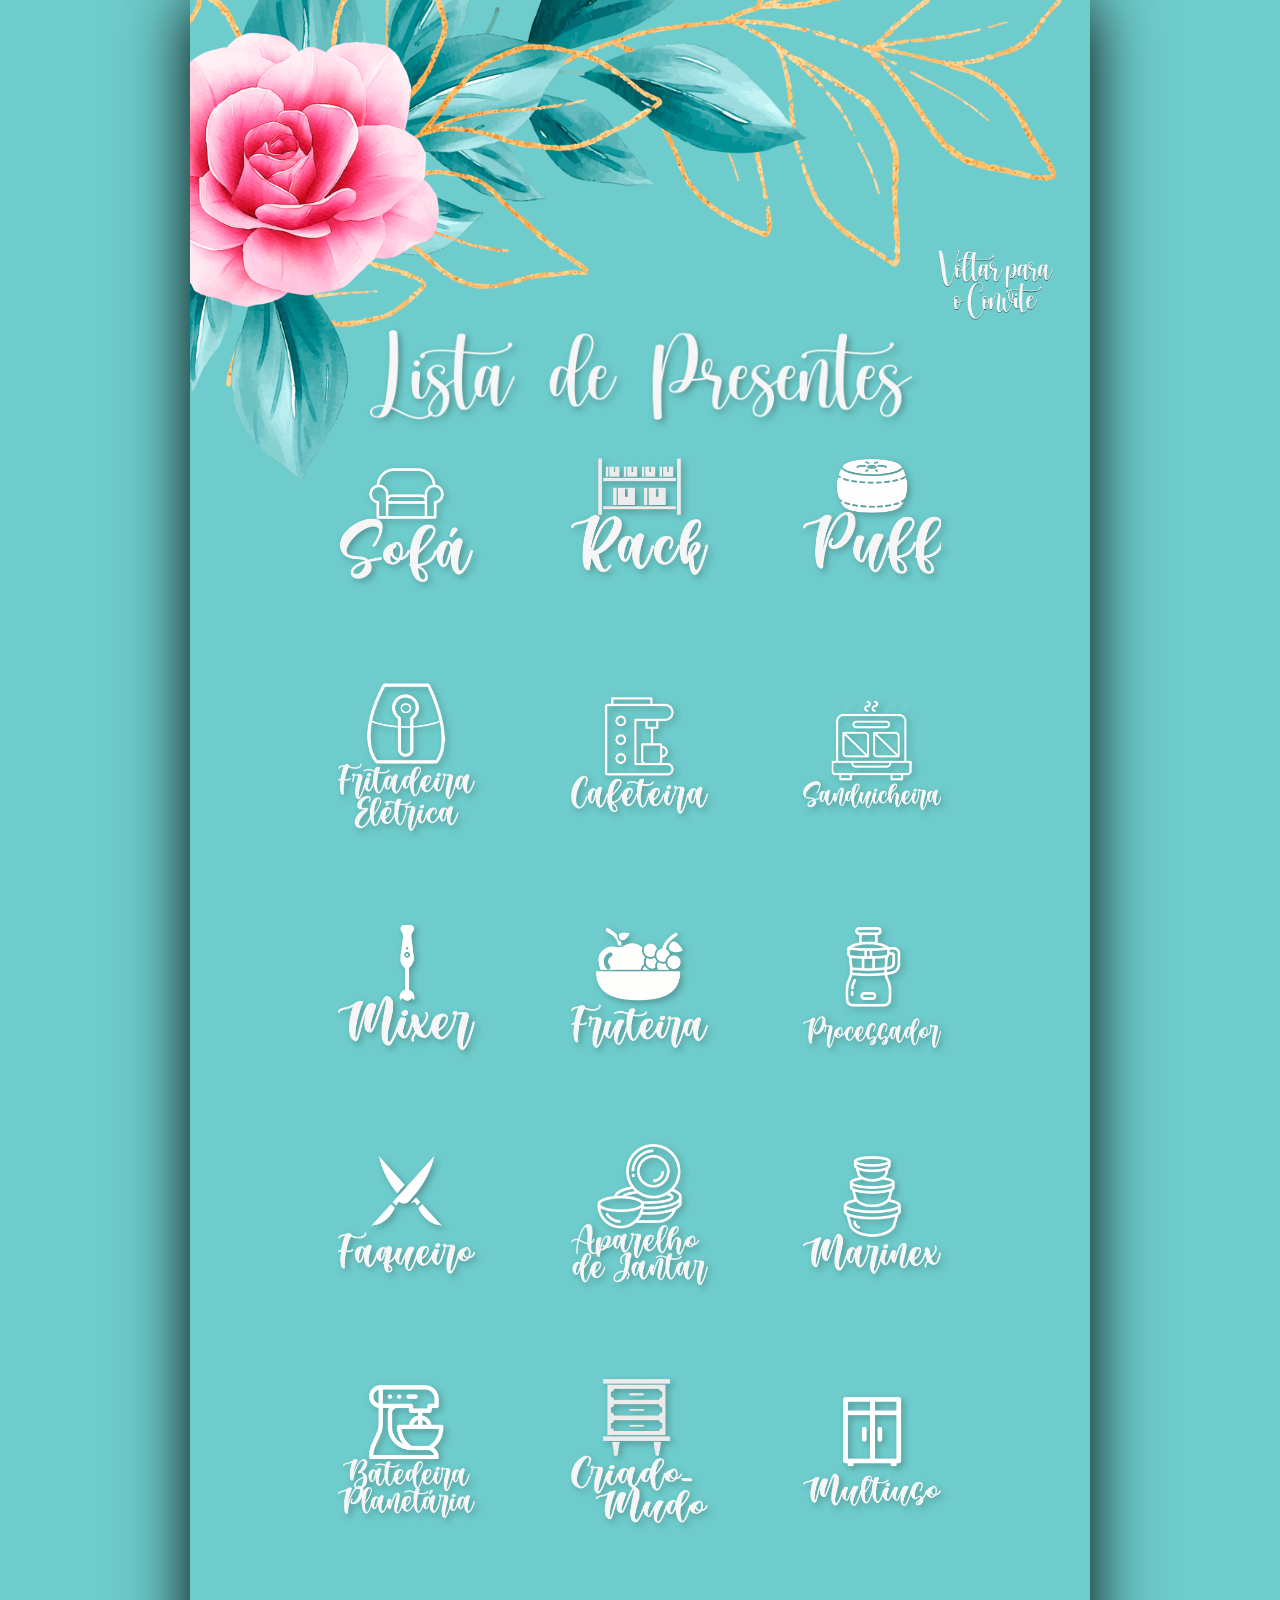
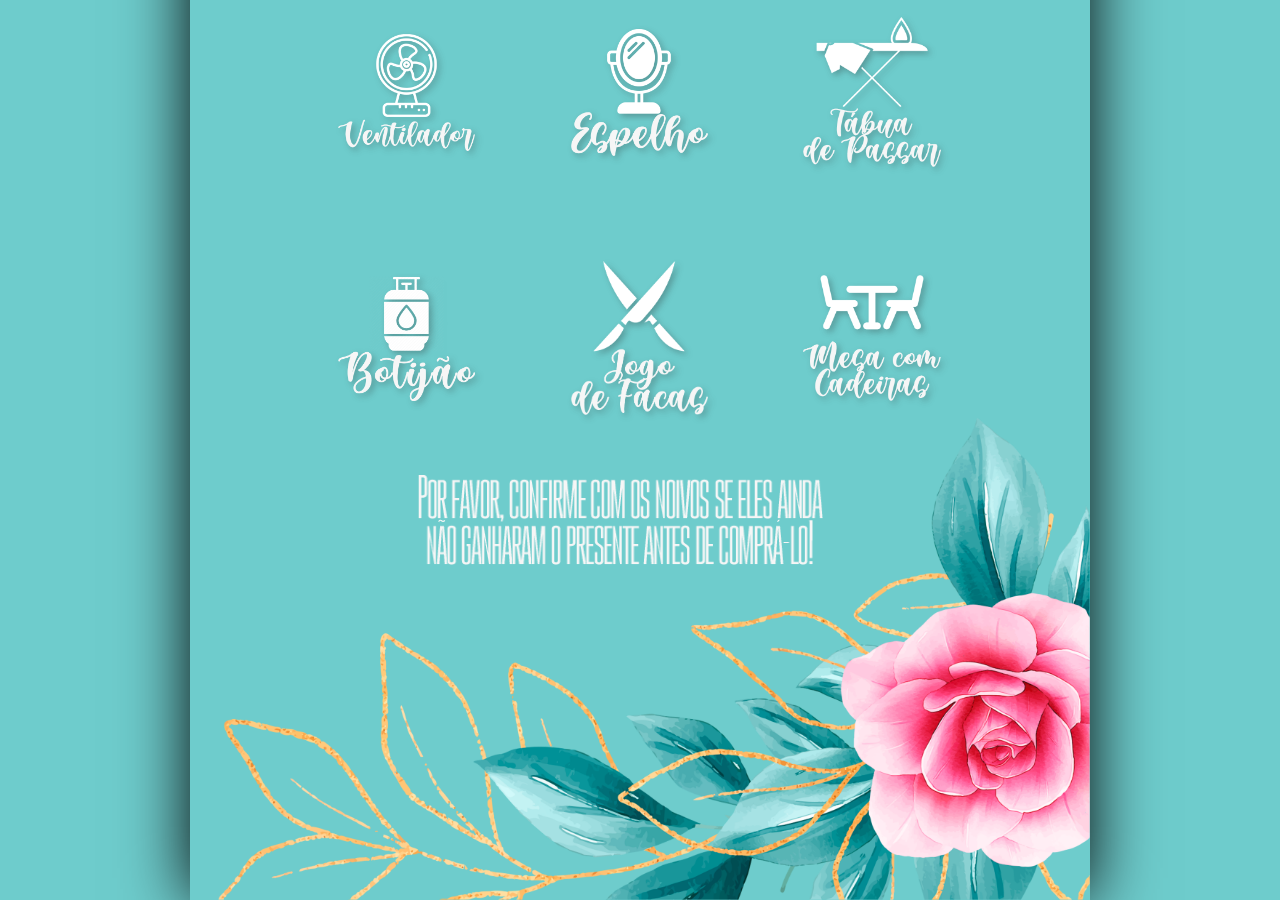
==== lista.html @ 440ab152 "Update lista.html" ====
<html>
    <head>
        <link rel="stylesheet" type="text/css" href="./css/main.css">
        <link rel="stylesheet" type="text/css" href="./css/lista.css">
        <link rel="stylesheet" type="text/css" href="./css/normalize.css">
        <meta name="viewport" content="width=device-width, initial-scale=1.0, max-scale=1.0">
        <title>Janaína e Heber</title>

        <script type="text/javascript">
            function abrir(nome) {
                document.getElementById(nome).style.display = 'block';                
                for (var i = 0; i < 21; i++) {
                    document.getElementsByTagName("a")[i].removeAttribute('href');
                 }
            }
			function fechar(nome){
                document.getElementById(nome).style.display =  'none';
                for (var i = 0; i < 21; i++) {
                    var x = 'javascript: abrir'+"('popup"+ i + "');";
                    document.getElementsByTagName("a")[i].setAttribute('href', x); 
                }
            }
        </script>
        
    </head>
    <body>
        <div id="itens">
            <img id="rosa1" src="./img/Camada 4.png">
            
            <img class="notas" id="titulo" src="./img/lista/ListadePresentes.png">
            <table id="tabela">
                <tr>
                    <td> <a href="javascript: abrir('popup0');">  <img class="imlis" id="sofa" src="./img/lista/sofa.png">  </a> </td>
                    <td> <a href="javascript: abrir('popup1');">  <img class="imlis" id="rack" src="./img/lista/rack.png">  </a> </td>
                    <td> <a href="javascript: abrir('popup2');">  <img class="imlis" id="puff" src="./img/lista/puff.png">  </a> </td>
                </tr>
                <tr>
                    <td> <a href="javascript: abrir('popup3');">  <img class="imlis" id="fritadeira" src="./img/lista/fritadeira.png">  </a> </td>
                    <td> <a href="javascript: abrir('popup4');">  <img class="imlis" id="cafeteira" src="./img/lista/cafeteira.png">  </a> </td>
                    <td> <a href="javascript: abrir('popup5');">  <img class="imlis" id="sandui" src="./img/lista/sandui.png">  </a> </td>
                </tr>
                <tr>
                   <td> <a href="javascript: abrir('popup6');">  <img class="imlis" id="mixer" src="./img/lista/mixer.png">  </a> </td>
                   <td> <a href="javascript: abrir('popup7');">  <img class="imlis" id="feuteira" src="./img/lista/fruteira.png">  </a> </td>
                   <td> <a href="javascript: abrir('popup8');">  <img class="imlis" id="processador" src="./img/lista/procesador.png">  </a> </td>
                </tr>
                <tr>
                   <td> <a href="javascript: abrir('popup9');">  <img class="imlis" id="faqueiro" src="./img/lista/Faqueiro.png">  </a> </td>
                   <td> <a href="javascript: abrir('popup10');">  <img class="imlis" id="aparelhoJantar" src="./img/lista/aparelhoJantar.png">  </a> </td>
                   <td> <a href="javascript: abrir('popup11');">  <img class="imlis" id="marinex" src="./img/lista/MArinex.png">  </a> </td>
                </tr>
                <tr>
                   <td> <a href="javascript: abrir('popup12');">  <img class="imlis" id="batedeira" src="./img/lista/batedeira.png">  </a> </td>
                   <td> <a href="javascript: abrir('popup13');">  <img class="imlis" id="criadoMudo" src="./img/lista/criadoMudo.png">  </a> </td>
                   <td> <a href="javascript: abrir('popup14');">  <img class="imlis" id="multiuso" src="./img/lista/Multiuso.png">  </a> </td>
                </tr>
                <tr>
                   <td> <a href="javascript: abrir('popup15');">  <img class="imlis" id="ventilador" src="./img/lista/ventilador.png">  </a> </td>
                   <td> <a href="javascript: abrir('popup16');">  <img class="imlis" id="espelho" src="./img/lista/espelho.png">  </a> </td>
                   <td> <a href="javascript: abrir('popup17');">  <img class="imlis" id="tabua.png" src="./img/lista/tabua.png">  </a> </td>
                </tr>
                <tr>
                   <td> <a href="javascript: abrir('popup18');">  <img class="imlis" id="botijao" src="./img/lista/botijao.png">  </a> </td>
                   <td> <a href="javascript: abrir('popup19');">  <img class="imlis" id="jogodeFacas" src="./img/lista/jogodeFacas.png">  </a> </td>
                   <td> <a href="javascript: abrir('popup20');">  <img class="imlis" id="mesa" src="./img/lista/mesa.png">  </a> </td>
                </tr>
            </table>
            <img class="notas" id="aviso" src="./img/lista/aviso.png">
            <a href="./index.html">
                <img id="voltar" src="./img/lista/Voltar.png">
            </a>
            <img id="rosa2" src="./img/rosa2.png">
            
            
        </div>

    <div id="popups">
            <div id="popup0" class="popup">
                <a href="https://www.google.com/search?q=sofa&sxsrf=ALeKk00fdy3hUCnKkkNla74XFFmm296XJw:1597954574075&source=lnms&tbm=shop&sa=X&ved=2ahUKEwjx4ITWzKrrAhWYE7kGHU6sDlQQ_AUoAXoECBAQAw&biw=960&bih=959" target="Sofa"
                onmouseover="window.status='Presentear';  return true;"
                onmouseout="window.status='';  return true;">
                <img class="impopup" id="presentear" src="./img/lista/Presentear.png">
                </a>
                <a href="https://api.whatsapp.com/send?phone=5514991137732&text=Ol%C3%A1%2C%20gostaria%20de%20saber%20se%20o%20item%20Sofa%20ainda%20est%C3%A1%20na%20sua%20lista%20de%20presentes." target="Sofa"
                onmouseover="window.status='perguntar';  return true;"
                onmouseout="window.status='';  return true;">
                <img class="impopup" id="perguntar" src="./img/lista/Pergunteaosnoivos.png">
                </a>
                <a href="javascript: fechar('popup0');">
                    <img id="xis" src="./img/lista/X.png">
                </a>
            </div>


            <div id="popup1" class="popup">
                <a href="https://www.google.com/search?biw=960&bih=959&tbm=shop&sxsrf=ALeKk01smT_UKaPrHDEqUnaVFrIMVffJKQ%3A1597954577488&ei=Edo-X_esHeK85OUPpYWo6AI&q=rack&oq=rack&gs_lcp=[base64]&sclient=products-cc&ved=0ahUKEwi3-dTXzKrrAhViHrkGHaUCCi0Q4dUDCAo&uact=5" target="Rack"
                onmouseover="window.status='Presentear';  return true;"
                onmouseout="window.status='';  return true;">
                <img class="impopup" id="presentear" src="./img/lista/Presentear.png">
                </a>
                <a href="https://api.whatsapp.com/send?phone=5514991137732&text=Ol%C3%A1%2C%20gostaria%20de%20saber%20se%20o%20item%20Rack%20ainda%20est%C3%A1%20na%20sua%20lista%20de%20presentes." target="Sofa"
                onmouseover="window.status='perguntar';  return true;"
                onmouseout="window.status='';  return true;">
                <img class="impopup" id="perguntar" src="./img/lista/Pergunteaosnoivos.png">
                </a>
                <a href="javascript: fechar('popup1');">
                    <img id="xis" src="./img/lista/X.png">
                </a>
            </div>


            <div id="popup2" class="popup">
                <a href="#" target="Puff"
                onmouseover="window.status='Presentear';  return true;"
                onmouseout="window.status='';  return true;">
                <img class="impopup" id="presentear" src="./img/lista/Presentear.png">
                </a>
                <a href="https://api.whatsapp.com/send?phone=5514991137732&text=Ol%C3%A1%2C%20gostaria%20de%20saber%20se%20o%20item%20Puff%20ainda%20est%C3%A1%20na%20sua%20lista%20de%20presentes." target="Sofa"
                onmouseover="window.status='perguntar';  return true;"
                onmouseout="window.status='';  return true;">
                <img class="impopup" id="perguntar" src="./img/lista/Pergunteaosnoivos.png">
                </a>
                <a href="javascript: fechar('popup2');">
                    <img id="xis" src="./img/lista/X.png">
                </a>
            </div>


            <div id="popup18" class="popup">
                <a href="#" target="Botijao"
                onmouseover="window.status='Presentear';  return true;"
                onmouseout="window.status='';  return true;">
                <img class="impopup" id="presentear" src="./img/lista/Presentear.png">
                </a>
                <a href="https://api.whatsapp.com/send?phone=5514991137732&text=Ol%C3%A1%2C%20gostaria%20de%20saber%20se%20o%20item%20Botijao%20ainda%20est%C3%A1%20na%20sua%20lista%20de%20presentes." target="Sofa"
                onmouseover="window.status='perguntar';  return true;"
                onmouseout="window.status='';  return true;">
                <img class="impopup" id="perguntar" src="./img/lista/Pergunteaosnoivos.png">
                </a>
                <a href="javascript: fechar('popup18');">
                    <img id="xis" src="./img/lista/X.png">
                </a>
            </div>


            <div id="popup3" class="popup">
                <a href="#" target="FritadeiraEletrica"
                onmouseover="window.status='Presentear';  return true;"
                onmouseout="window.status='';  return true;">
                <img class="impopup" id="presentear" src="./img/lista/Presentear.png">
                </a>
                <a href="https://api.whatsapp.com/send?phone=5514991137732&text=Ol%C3%A1%2C%20gostaria%20de%20saber%20se%20o%20item%20Fritadeira%20Eletrica%20ainda%20est%C3%A1%20na%20sua%20lista%20de%20presentes." target="Sofa"
                onmouseover="window.status='perguntar';  return true;"
                onmouseout="window.status='';  return true;">
                <img class="impopup" id="perguntar" src="./img/lista/Pergunteaosnoivos.png">
                </a>
                <a href="javascript: fechar('popup3');">
                    <img id="xis" src="./img/lista/X.png">
                </a>
            </div>


            <div id="popup4" class="popup">
                <a href="#" target="Cafeteira"
                onmouseover="window.status='Presentear';  return true;"
                onmouseout="window.status='';  return true;">
                <img class="impopup" id="presentear" src="./img/lista/Presentear.png">
                </a>
                <a href="https://api.whatsapp.com/send?phone=5514991137732&text=Ol%C3%A1%2C%20gostaria%20de%20saber%20se%20o%20item%20Cafeteira%20ainda%20est%C3%A1%20na%20sua%20lista%20de%20presentes." target="Sofa"
                onmouseover="window.status='perguntar';  return true;"
                onmouseout="window.status='';  return true;">
                <img class="impopup" id="perguntar" src="./img/lista/Pergunteaosnoivos.png">
                </a>
                <a href="javascript: fechar('popup4');">
                    <img id="xis" src="./img/lista/X.png">
                </a>
            </div>


            <div id="popup5" class="popup">
                <a href="#" target="Sanduicheira"
                onmouseover="window.status='Presentear';  return true;"
                onmouseout="window.status='';  return true;">
                <img class="impopup" id="presentear" src="./img/lista/Presentear.png">
                </a>
                <a href="https://api.whatsapp.com/send?phone=5514991137732&text=Ol%C3%A1%2C%20gostaria%20de%20saber%20se%20o%20item%20Sanduicheira%20ainda%20est%C3%A1%20na%20sua%20lista%20de%20presentes." target="Sofa"
                onmouseover="window.status='perguntar';  return true;"
                onmouseout="window.status='';  return true;">
                <img class="impopup" id="perguntar" src="./img/lista/Pergunteaosnoivos.png">
                </a>
                <a href="javascript: fechar('popup5');">
                    <img id="xis" src="./img/lista/X.png">
                </a>
            </div>


            <div id="popup6" class="popup">
                <a href="#" target="Mixer"
                onmouseover="window.status='Presentear';  return true;"
                onmouseout="window.status='';  return true;">
                <img class="impopup" id="presentear" src="./img/lista/Presentear.png">
                </a>
                <a href="https://api.whatsapp.com/send?phone=5514991137732&text=Ol%C3%A1%2C%20gostaria%20de%20saber%20se%20o%20item%20Mixer%20ainda%20est%C3%A1%20na%20sua%20lista%20de%20presentes." target="Sofa"
                onmouseover="window.status='perguntar';  return true;"
                onmouseout="window.status='';  return true;">
                <img class="impopup" id="perguntar" src="./img/lista/Pergunteaosnoivos.png">
                </a>
                <a href="javascript: fechar('popup6');">
                    <img id="xis" src="./img/lista/X.png">
                </a>
            </div>


            <div id="popup7" class="popup">
                <a href="#" target="Fruteira"
                onmouseover="window.status='Presentear';  return true;"
                onmouseout="window.status='';  return true;">
                <img class="impopup" id="presentear" src="./img/lista/Presentear.png">
                </a>
                <a href="https://api.whatsapp.com/send?phone=5514991137732&text=Ol%C3%A1%2C%20gostaria%20de%20saber%20se%20o%20item%20Fruteira%20ainda%20est%C3%A1%20na%20sua%20lista%20de%20presentes." target="Sofa"
                onmouseover="window.status='perguntar';  return true;"
                onmouseout="window.status='';  return true;">
                <img class="impopup" id="perguntar" src="./img/lista/Pergunteaosnoivos.png">
                </a>
                <a href="javascript: fechar('popup7');">
                    <img id="xis" src="./img/lista/X.png">
                </a>
            </div>


            <div id="popup8" class="popup">
                <a href="#" target="Processador"
                onmouseover="window.status='Presentear';  return true;"
                onmouseout="window.status='';  return true;">
                <img class="impopup" id="presentear" src="./img/lista/Presentear.png">
                </a>
                <a href="https://api.whatsapp.com/send?phone=5514991137732&text=Ol%C3%A1%2C%20gostaria%20de%20saber%20se%20o%20item%20Processador%20ainda%20est%C3%A1%20na%20sua%20lista%20de%20presentes." target="Sofa"
                onmouseover="window.status='perguntar';  return true;"
                onmouseout="window.status='';  return true;">
                <img class="impopup" id="perguntar" src="./img/lista/Pergunteaosnoivos.png">
                </a>

                <a href="javascript: fechar('popup8');">
                    <img id="xis" src="./img/lista/X.png">
                </a>
            </div>


            <div id="popup9" class="popup">
                <a href="#" target="Faqueiro"
                onmouseover="window.status='Presentear';  return true;"
                onmouseout="window.status='';  return true;">
                <img class="impopup" id="presentear" src="./img/lista/Presentear.png">
                </a>
                <a href="https://api.whatsapp.com/send?phone=5514991137732&text=Ol%C3%A1%2C%20gostaria%20de%20saber%20se%20o%20item%20Faqueiro%20ainda%20est%C3%A1%20na%20sua%20lista%20de%20presentes." target="Sofa"
                onmouseover="window.status='perguntar';  return true;"
                onmouseout="window.status='';  return true;">
                <img class="impopup" id="perguntar" src="./img/lista/Pergunteaosnoivos.png">
                </a>
                <a href="javascript: fechar('popup9');">
                    <img id="xis" src="./img/lista/X.png">
                </a>
            </div>


            <div id="popup10" class="popup">
                <a href="#" target="AparelhoDeJantar"
                onmouseover="window.status='Presentear';  return true;"
                onmouseout="window.status='';  return true;">
                <img class="impopup" id="presentear" src="./img/lista/Presentear.png">
                </a>
                <a href="https://api.whatsapp.com/send?phone=5514991137732&text=Ol%C3%A1%2C%20gostaria%20de%20saber%20se%20o%20item%20Aparelho%20De%20Jantar%20ainda%20est%C3%A1%20na%20sua%20lista%20de%20presentes." target="Sofa"
                onmouseover="window.status='perguntar';  return true;"
                onmouseout="window.status='';  return true;">
                <img class="impopup" id="perguntar" src="./img/lista/Pergunteaosnoivos.png">
                </a>
                <a href="javascript: fechar('popup10');">
                    <img id="xis" src="./img/lista/X.png">
                </a>
            </div>


            <div id="popup19" class="popup">
                <a href="#" target="JogoDeFacas"
                onmouseover="window.status='Presentear';  return true;"
                onmouseout="window.status='';  return true;">
                <img class="impopup" id="presentear" src="./img/lista/Presentear.png">
                </a>
                <a href="https://api.whatsapp.com/send?phone=5514991137732&text=Ol%C3%A1%2C%20gostaria%20de%20saber%20se%20o%20item%20Jogo%20De%20Facas%20ainda%20est%C3%A1%20na%20sua%20lista%20de%20presentes." target="Sofa"
                onmouseover="window.status='perguntar';  return true;"
                onmouseout="window.status='';  return true;">
                <img class="impopup" id="perguntar" src="./img/lista/Pergunteaosnoivos.png">
                </a>
                <a href="javascript: fechar('popup19');">
                    <img id="xis" src="./img/lista/X.png">
                </a>
            </div>


            <div id="popup11" class="popup">
                <a href="#" target="Marinex"
                onmouseover="window.status='Presentear';  return true;"
                onmouseout="window.status='';  return true;">
                <img class="impopup" id="presentear" src="./img/lista/Presentear.png">
                </a>
                <a href="https://api.whatsapp.com/send?phone=5514991137732&text=Ol%C3%A1%2C%20gostaria%20de%20saber%20se%20o%20item%20Marinex%20ainda%20est%C3%A1%20na%20sua%20lista%20de%20presentes." target="Sofa"
                onmouseover="window.status='perguntar';  return true;"
                onmouseout="window.status='';  return true;">
                <img class="impopup" id="perguntar" src="./img/lista/Pergunteaosnoivos.png">
                </a>
                <a href="javascript: fechar('popup11');">
                    <img id="xis" src="./img/lista/X.png">
                </a>
            </div>


            <div id="popup12" class="popup">
                <a href="#" target="BatedeiraPlanetaria"
                onmouseover="window.status='Presentear';  return true;"
                onmouseout="window.status='';  return true;">
                <img class="impopup" id="presentear" src="./img/lista/Presentear.png">
                </a>
                <a href="https://api.whatsapp.com/send?phone=5514991137732&text=Ol%C3%A1%2C%20gostaria%20de%20saber%20se%20o%20item%20Batedeira%20Planetaria%20ainda%20est%C3%A1%20na%20sua%20lista%20de%20presentes." target="Sofa"
                onmouseover="window.status='perguntar';  return true;"
                onmouseout="window.status='';  return true;">
                <img class="impopup" id="perguntar" src="./img/lista/Pergunteaosnoivos.png">
                </a>
                <a href="javascript: fechar('popup12');">
                    <img id="xis" src="./img/lista/X.png">
                </a>
            </div>


            <div id="popup13" class="popup">
                <a href="#" target="CriadoMudo"
                onmouseover="window.status='Presentear';  return true;"
                onmouseout="window.status='';  return true;">
                <img class="impopup" id="presentear" src="./img/lista/Presentear.png">
                </a>
                <a href="https://api.whatsapp.com/send?phone=5514991137732&text=Ol%C3%A1%2C%20gostaria%20de%20saber%20se%20o%20item%20Criado%20Mudo%20ainda%20est%C3%A1%20na%20sua%20lista%20de%20presentes." target="Sofa"
                onmouseover="window.status='perguntar';  return true;"
                onmouseout="window.status='';  return true;">
                <img class="impopup" id="perguntar" src="./img/lista/Pergunteaosnoivos.png">
                </a>
                <a href="javascript: fechar('popup13');">
                    <img id="xis" src="./img/lista/X.png">
                </a>
            </div>


            <div id="popup14" class="popup">
                <a href="#" target="Multiuso"
                onmouseover="window.status='Presentear';  return true;"
                onmouseout="window.status='';  return true;">
                <img class="impopup" id="presentear" src="./img/lista/Presentear.png">
                </a>
                <a href="https://api.whatsapp.com/send?phone=5514991137732&text=Ol%C3%A1%2C%20gostaria%20de%20saber%20se%20o%20item%20Multiuso%20ainda%20est%C3%A1%20na%20sua%20lista%20de%20presentes." target="Sofa"
                onmouseover="window.status='perguntar';  return true;"
                onmouseout="window.status='';  return true;">
                <img class="impopup" id="perguntar" src="./img/lista/Pergunteaosnoivos.png">
                </a>
                <a href="javascript: fechar('popup14');">
                    <img id="xis" src="./img/lista/X.png">
                </a>
            </div>


            <div id="popup15" class="popup">
                <a href="#" target="Ventilador"
                onmouseover="window.status='Presentear';  return true;"
                onmouseout="window.status='';  return true;">
                <img class="impopup" id="presentear" src="./img/lista/Presentear.png">
                </a>
                <a href="https://api.whatsapp.com/send?phone=5514991137732&text=Ol%C3%A1%2C%20gostaria%20de%20saber%20se%20o%20item%20Ventilador%20ainda%20est%C3%A1%20na%20sua%20lista%20de%20presentes." target="Sofa"
                onmouseover="window.status='perguntar';  return true;"
                onmouseout="window.status='';  return true;">
                <img class="impopup" id="perguntar" src="./img/lista/Pergunteaosnoivos.png">
                </a>
                <a href="javascript: fechar('popup15');">
                    <img id="xis" src="./img/lista/X.png">
                </a>
            </div>


            <div id="popup16" class="popup">
                <a href="#" target="Espelho"
                onmouseover="window.status='Presentear';  return true;"
                onmouseout="window.status='';  return true;">
                <img class="impopup" id="presentear" src="./img/lista/Presentear.png">
                </a>
                <a href="https://api.whatsapp.com/send?phone=5514991137732&text=Ol%C3%A1%2C%20gostaria%20de%20saber%20se%20o%20item%20Espelho%20ainda%20est%C3%A1%20na%20sua%20lista%20de%20presentes." target="Sofa"
                onmouseover="window.status='perguntar';  return true;"
                onmouseout="window.status='';  return true;">
                <img class="impopup" id="perguntar" src="./img/lista/Pergunteaosnoivos.png">
                </a>
                <a href="javascript: fechar('popup16');">
                    <img id="xis" src="./img/lista/X.png">
                </a>
            </div>


            <div id="popup17" class="popup">
                <a href="#" target="TabuaDePassar"
                onmouseover="window.status='Presentear';  return true;"
                onmouseout="window.status='';  return true;">
                <img class="impopup" id="presentear" src="./img/lista/Presentear.png">
                </a>
                <a href="https://api.whatsapp.com/send?phone=5514991137732&text=Ol%C3%A1%2C%20gostaria%20de%20saber%20se%20o%20item%20Tabua%20De%20Passar%20ainda%20est%C3%A1%20na%20sua%20lista%20de%20presentes." target="Sofa"
                onmouseover="window.status='perguntar';  return true;"
                onmouseout="window.status='';  return true;">
                <img class="impopup" id="perguntar" src="./img/lista/Pergunteaosnoivos.png">
                </a>
                <a href="javascript: fechar('popup17');">
                    <img id="xis" src="./img/lista/X.png">
                </a>
            </div>


            <div id="popup20" class="popup">
                <a href="#" target="MesaComCadeiras"
                onmouseover="window.status='Presentear';  return true;"
                onmouseout="window.status='';  return true;">
                <img class="impopup" id="presentear" src="./img/lista/Presentear.png">
                </a>
                <a href="https://api.whatsapp.com/send?phone=5514991137732&text=Ol%C3%A1%2C%20gostaria%20de%20saber%20se%20o%20item%20Mesa%20Com%20Cadeiras%20ainda%20est%C3%A1%20na%20sua%20lista%20de%20presentes." target="Sofa"
                onmouseover="window.status='perguntar';  return true;"
                onmouseout="window.status='';  return true;">
                <img class="impopup" id="perguntar" src="./img/lista/Pergunteaosnoivos.png">
                </a>
                <a href="javascript: fechar('popup20');">
                    <img id="xis" src="./img/lista/X.png">
                </a>
            </div>
    </div>

        


    </body>
</html>
---- css/main.css ----
body{
    background-color: #6ecccc;
    width:100%;
    height: 100%;
    margin: 0;
    padding: 0;
    position: relative;
    display: flex;
    flex-direction: column;
    align-items: center;
}
#itens {
    display: flex;
    background-color: #6ecccc;
    width: 750px;
    height: 1500px;
    position: absolute;
    box-shadow: 0px 0px 64px black;

}


#rosa1 {
    width:96.87%;
    height: auto;
    max-width:915.77px; 
    position: absolute;
    left: 0px;
    top: 0px;
}
#texto {
    width: 70.41%;
    height: auto;
    max-width:665.62px; 
    position: absolute;
    right: 10px;
    top: 11%;
}
#nomes {
    display: flex;
    width:70%;
    height: auto;
    max-width: 661.75px;
    position: absolute;
    left: 111px;


    top: 19%;
    filter: drop-shadow(4px 4px 4px rgba(34, 34, 34, 0.432)); 
    flex-direction: column;
    align-items: center;

}

#nomes {
    opacity: 0;
    animation-name: bounceIn;
    animation-duration: 450ms;
    animation-timing-function: linear;
    animation-fill-mode: forwards;
}

#p1 {
    width: 70.41%;
    height: auto;
    max-width: 665.62px;
    min-width: 300px;
    position: absolute;
    left: 110px;
    top: 35%;

}
.endereco {
  

    width:50%;
    height: auto;
    max-width: 427.68px; 
    position: absolute;
    left: 188px;;

   
    bottom: 40%;

}
.endereco{
    transition: all 0.5s;
    cursor: pointer;
}

.endereco:hover{
    -webkit-transform: scale(1.5);
    transform: scale(1.5);
}
.grifo {
    
    width:70%;
    position: absolute;
    height: auto;
    max-width:661.75px; 
    right: 112.5;
    bottom: 32%;
    filter: drop-shadow(4px 4px 4px rgba(34, 34, 34, 0.432)); 
}

.rsvpClass {
    width: 20%;
    position: absolute;
    height: auto;
    max-width:940px; 
    right: 147px;
    bottom: 30%;
}

.rsvpClass {
    transition: all 0.5s;
    cursor: pointer;
}

.rsvpClass:hover{
    -webkit-transform: scale(1.5);
    transform: scale(1.5);
}

#cp {
    left: 147px;
}

#iniciais {
    width: 50%;
    bottom: 25%;
    left: 187.5px;
}

#lista {
    width:20%;
    position: absolute;
    height: auto;
    max-width:661.75px; 
    right: 300px;
    bottom: 15%;

}

#lista {
    transition: all 0.5s;
    cursor: pointer;
}

#lista:hover{
    -webkit-transform: scale(1.5);
    transform: scale(1.5);
}
#rosa2 {
    width:96.87%;
    height: auto;
    max-width:915.77px; 
    position: absolute;
    right: 0px;
    bottom: 0px;
}

@keyframes bounceIn{
    0%{
      opacity: 0;
      transform: scale(0.3) translate3d(0,0,0);
    }
    50%{
      opacity: 0.9;
      transform: scale(1.1);
    }
    80%{
      opacity: 1;
      transform: scale(0.89);
    }
    100%{
      opacity: 1;
      transform: scale(1) translate3d(0,0,0);
    }
  }
  @media screen and (min-width:10px){
    #itens{
        width: 400px;
        height: 1200px;
    }
    #texto {
        top: 13%;
    }
    #nomes{
        left: 59px;
    }
    #p1 {
        left: 50px;
    }
    .endereco {
        left: 100px;
    }
    .grifo {
        right: 59px;
    }
    #iniciais {
        left: 100px;
    }
    #cp {
        left: 77px;
    }
    #ia {
        right: 77px;
    }
    #lista {
        right: 159.5px;
    }
}
@media screen and (min-width:500px){
    #itens{
        width: 500px;
        height: 1500px;
    }
    #texto {
        top: 13%;
    }
    #nomes{
        left: 74.5px;
    }
    #p1 {
        left: 73px;
    }
    .endereco {
        left: 125px;
    }
    .grifo {
        right: 75px;
    }
    #iniciais {
        left: 125;
    }
    #cp {
        left: 100px;
    }
    #ia {
        right: 100px;
    }
    #lista {
        right: 200px;
    }
}
@media screen and (min-width:768px){
    #itens{
        width: 750px;
        height: 2500px;
    }
    #nomes{
        left: 111px;
    }
    #p1 {
        left: 110px;
    }
    .endereco {
        left: 188px;
    }
    .grifo {
        right: 112.5;
    }
    #iniciais {
        left: 187.5;
    }
    #cp {
        left: 147px;
    }
    #ia {
        right: 147px;
    }
    #lista {
        right: 300px;
    }
}
@media screen and (min-width:1080px){
    #itens{
        width: 900px;
        height: 2500px;
     }
     #texto {
         top: 13%;
     }
    #nomes{
        left: 135px;
    }
    #p1 {
        left: 133px;
    }
    .endereco {
        left: 236.5px;
    }
    .grifo {
        right: 135;
    }
    #iniciais {
        left: 225;
    }
    #cp {
        left: 177px;
    }
    #ia {
        right: 177px;
    }
    #lista {
        right: 360px;
    }
}
---- css/lista.css ----
#tabela {
    width: 700px;  
    position: absolute;  
    left: 100px;  
    top: 400px;  
    bottom: 400px;

}
.imlis {
    width: 60%;  
    vertical-align: bottom;  
    padding: 45px;  
    margin-left: 0px;  
    margin-right: 0px;  
    filter: drop-shadow(3px 3px 3px rgba(34, 34, 34, 0.295)); 
}
.imlis{
    transition: all 0.5s;  
    cursor: pointer;
    
}

.imlis:hover{
    -webkit-transform: scale(1.5);  
    transform: scale(1.5);
    
}
#voltar {
    width: auto;
    height: 50px;
    position: relative;
    top: 8%;
    left: -160px;
}
#popup4, #popup1 ,#popup0,#popup3, #popup2 ,#popup5, #popup6, #popup7, #popup8, #popup9, #popup10, #popup11, #popup12, #popup13, #popup14, #popup15, #popup16, #popup17, #popup18, #popup19, #popup20 {
    position: fixed;  
    top: 0;
    bottom: 0;
    left: 0;
    right:0;  
    margin: auto;  
    width: 500px;  
    height: 180px;  
    background: #00000073;  
    display: none; 
}
.impopup {
    width: 40%;
    position: relative;
    left: 10%;
    top: 25%;
    
}
#perguntar {
    width: 25%;
    left: 25%;
}
#xis {
    width: 2%;
    position: relative;
    left: 30%;
    bottom: 18%;
}
.impopup{
    transition: all 0.5s;  
    cursor: pointer;
    
}

.impopup:hover{
    -webkit-transform: scale(1.5);  
    transform: scale(1.5);
    
}
#titulo {
    width: auto;
    height: 70px;
    position: relative;
    top: 300px;
    left: 22%;
    filter: drop-shadow(3px 3px 3px rgba(34, 34, 34, 0.336)); 
    flex-direction: column;
    align-items: center;
}
#aviso {
    width: auto;
    height: 80px;
    position: relative;
    top: 85%;
    right: 31.5%;
}
@media screen and (min-width:10px){
    #itens {
        height: 1550px;
    }
    #tabela {
        width: 350px;
        left: 1px;
        top: 180px;
    }
    #voltar {
        width: auto;
        height: 30px;
        position: relative;
        top: 8%;
        left: -150px;
    }
    #popup4, #popup1 ,#popup0,#popup3, #popup2 ,#popup5, #popup6, #popup7, #popup8, #popup9, #popup10, #popup11, #popup12, #popup13, #popup14, #popup15, #popup16, #popup17, #popup18, #popup19, #popup20 {
    width: 350px;
    }
    .impopup {
        width: 40%;
        position: relative;
        left: 10%;
        top: 35%;
    }
    #perguntar {
        width: 25%;
        left: 25%;
    }
    #xis {
        width: 2%;
        position: relative;
        left: 27.5%;
        bottom: 10%;
    }

    #titulo {
        left: 20.5%;
        top: 160px;
        height: 40px;
    }
    #aviso {
        width: auto;
        height: 55px;
        position: relative;
        top: 85%;
        right: 42.5%;
    }
}
@media screen and (min-width:500px){
    #itens {
        height: 1850px;
    }
    #tabela {
        width: 450px;
        left: 10px;
        top: 230px;
        
    }
    #voltar {
        width: auto;
        height: 40px;
        position: relative;
        top: 8%;
        left: -200px;
    }
    #titulo {
        left: 21.5%;
        top: 190px;
        height: 50px;
    }
    #aviso {
        width: auto;
        height: 70px;
        position: relative;
        top: 83%;
        right: 41.5%;
    }
}
@media screen and (min-width:768px){
    #itens {
        height: 2350px;
    }
    #tabela {
        width: 650px;
        left: 50px;
        top: 365px;
    }
    #voltar {
        width: auto;
        height: 60px;
        position: relative;
        top: 10%;
        left: -150px;
    }
    #titulo {
        width: auto;
        height: 70px;
        position: relative;
        top: 300px;
        left: 22%;
    }
    #aviso {
        width: auto;
        height: 80px;
        position: relative;
        top: 85%;
        right: 31.5%;
    }
}
@media screen and (min-width:1080px){
    #itens {
        height: 2500px;
    }
    #tabela {
        width: 700px;
        left: 100px;
        top: 400px;
    }
    #voltar {
        width: auto;
        height: 70px;
        position: relative;
        top: 10%;
        left: -200px;
    }
    #titulo {
        left: 20%;
        top: 330px;
        height: 90px;
    }
    #aviso {
        width: auto;
        height: 90px;
        position: relative;
        top: 83%;
        right: 35%;
    }
}
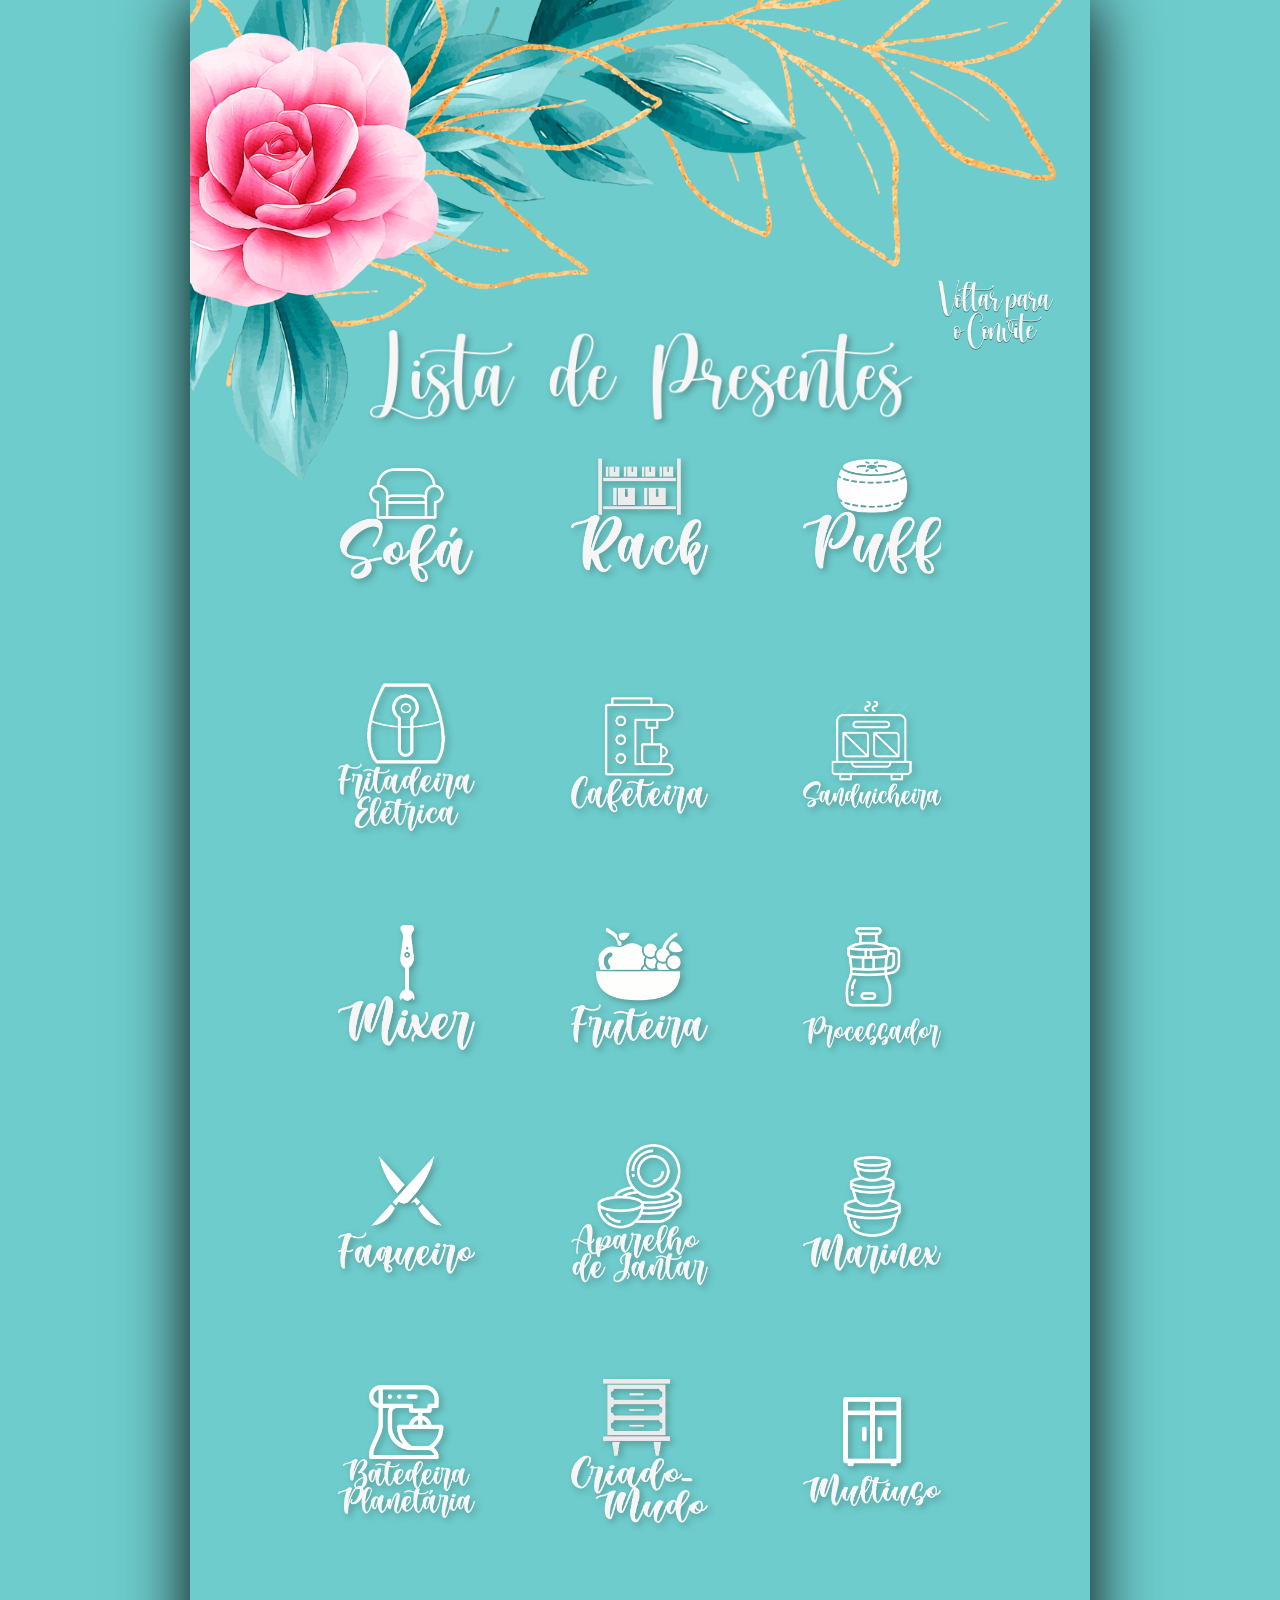
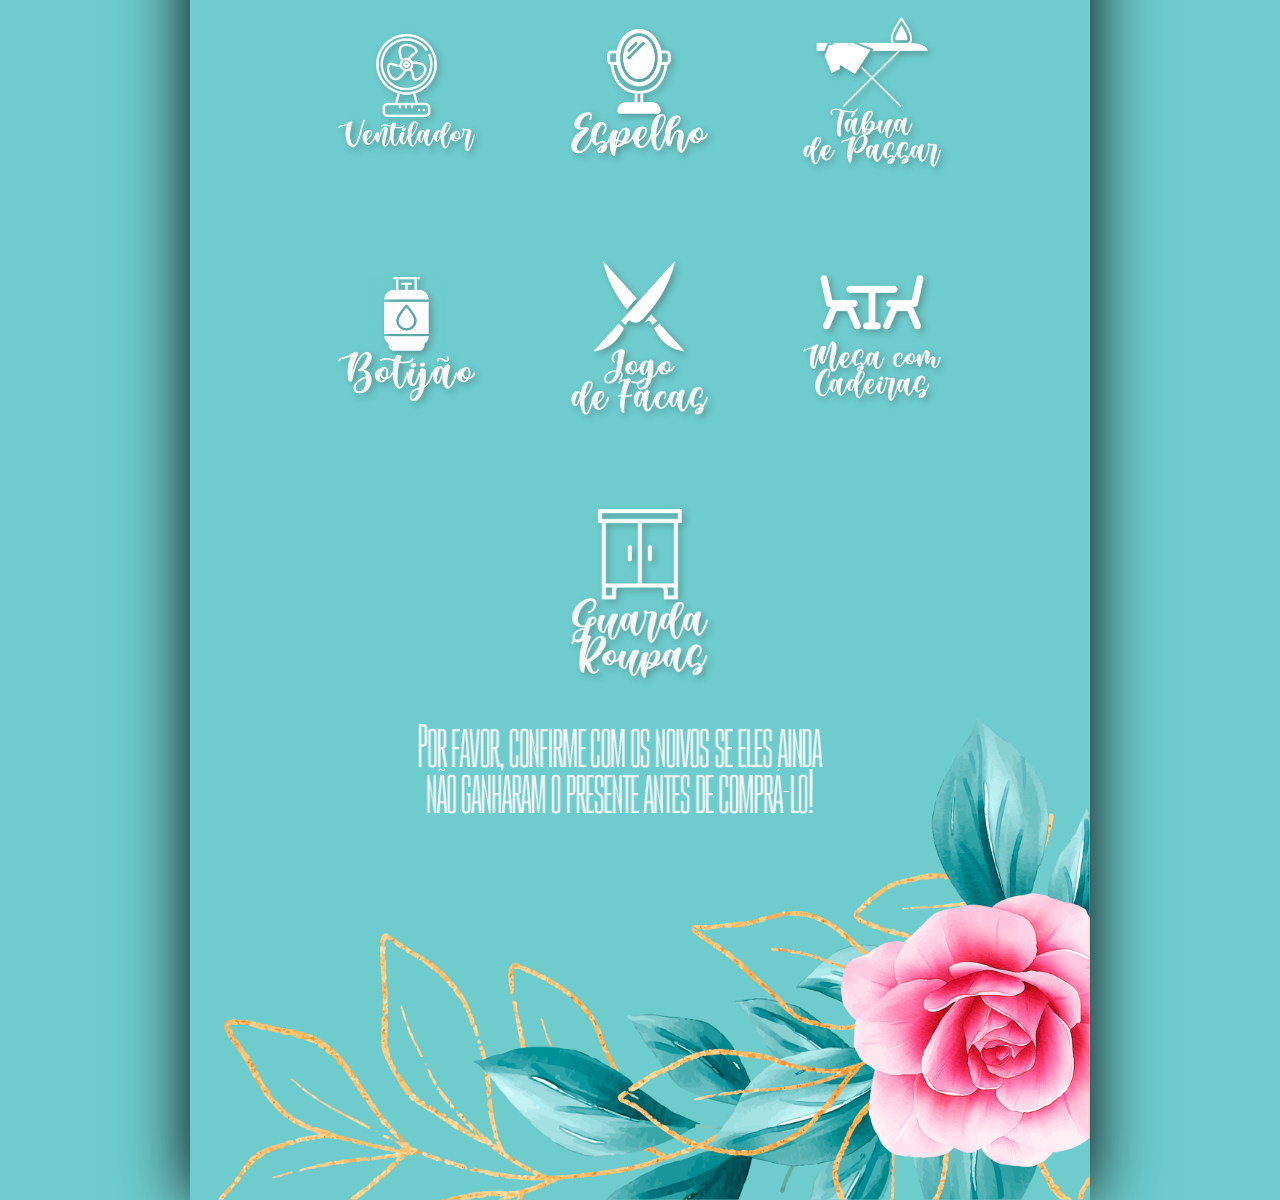
==== commit 62ad8cfb: "Add GuardaRoupa Lista" ====
--- a/lista.html
+++ b/lista.html
@@ -9,13 +9,13 @@
         <script type="text/javascript">
             function abrir(nome) {
                 document.getElementById(nome).style.display = 'block';                
-                for (var i = 0; i < 21; i++) {
+                for (var i = 0; i <= 21; i++) {
                     document.getElementsByTagName("a")[i].removeAttribute('href');
                  }
             }
 			function fechar(nome){
                 document.getElementById(nome).style.display =  'none';
-                for (var i = 0; i < 21; i++) {
+                for (var i = 0; i <= 21; i++) {
                     var x = 'javascript: abrir'+"('popup"+ i + "');";
                     document.getElementsByTagName("a")[i].setAttribute('href', x); 
                 }
@@ -64,7 +64,13 @@
                    <td> <a href="javascript: abrir('popup19');">  <img class="imlis" id="jogodeFacas" src="./img/lista/jogodeFacas.png">  </a> </td>
                    <td> <a href="javascript: abrir('popup20');">  <img class="imlis" id="mesa" src="./img/lista/mesa.png">  </a> </td>
                 </tr>
+                <tr>
+                    <td></td>
+                    <td> <a href="javascript: abrir('popup21');">  <img class="imlis" id="guardaroupa" src="./img/lista/guardaroupa.png">  </a> </td>
+                    <td></td>
+                 </tr>
             </table>
+
             <img class="notas" id="aviso" src="./img/lista/aviso.png">
             <a href="./index.html">
                 <img id="voltar" src="./img/lista/Voltar.png">
@@ -110,7 +116,7 @@
 
 
             <div id="popup2" class="popup">
-                <a href="#" target="Puff"
+                <a href="https://www.google.com/search?rlz=1C1GCEA_enBR849BR849&tbm=shop&sxsrf=ALeKk03jsB_yoewcjWD2TvEuVVs4mfPibw:1598056090145&q=puff+com+pezinho+azul&tbs=vw:g,mr:1,cat:458,new:1&sa=X&ved=0ahUKEwil7tXsxq3rAhWkA9QKHZPtCtIQsysI_AQoAA&biw=1350&bih=647" target="Puff"
                 onmouseover="window.status='Presentear';  return true;"
                 onmouseout="window.status='';  return true;">
                 <img class="impopup" id="presentear" src="./img/lista/Presentear.png">
@@ -144,7 +150,7 @@
 
 
             <div id="popup3" class="popup">
-                <a href="#" target="FritadeiraEletrica"
+                <a href="https://www.google.com/search?rlz=1C1GCEA_enBR849BR849&tbm=shop&sxsrf=ALeKk0222zpQCNkGBjWdid4AzMyiWJPQPg:1598056562503&q=fritadeira+eletrica+preta&tbs=vw:l,mr:1,root_cat:530391,pdtr0:940325%7C940327,cat:738,pdtr1:710667%7C3988388!1080888!3366118!986373!4316542!1080895,new:1,init_ar:SgeyBAQI168g&sa=X&ved=0ahUKEwjhrPTNyK3rAhVlH7kGHTDKCtIQsysIgQQoAA&biw=1350&bih=647" target="FritadeiraEletrica"
                 onmouseover="window.status='Presentear';  return true;"
                 onmouseout="window.status='';  return true;">
                 <img class="impopup" id="presentear" src="./img/lista/Presentear.png">
@@ -161,7 +167,7 @@
 
 
             <div id="popup4" class="popup">
-                <a href="#" target="Cafeteira"
+                <a href="https://www.google.com/search?rlz=1C1GCEA_enBR849BR849&tbm=shop&sxsrf=ALeKk00VmWt6XMkR5ziZIIlf8lEvJ5P60A:1598056642759&q=cafeteira+capsula+preta&tbas=0&tbs=vw:l,mr:1,init_ar:SgeyBAQIiq0g&sa=X&ved=0ahUKEwjP45b0yK3rAhWDA9QKHV4gDEoQvSsI-gMoAA&biw=1350&bih=647" target="Cafeteira"
                 onmouseover="window.status='Presentear';  return true;"
                 onmouseout="window.status='';  return true;">
                 <img class="impopup" id="presentear" src="./img/lista/Presentear.png">
@@ -178,7 +184,7 @@
 
 
             <div id="popup5" class="popup">
-                <a href="#" target="Sanduicheira"
+                <a href="https://www.google.com/search?rlz=1C1GCEA_enBR849BR849&tbm=shop&sxsrf=ALeKk02TxiVHgMutjRjAFcTEQshkvAg0Og:1598056436469&q=sanduicheira+preta&tbs=vw:l,mr:1,cat:759,pdtr0:710548%7C712829!2147890!1081369!1081367!1081361!4316323&sa=X&ved=0ahUKEwj83OeRyK3rAhWwLLkGHTa3CEkQsysI9QIoBg&biw=1350&bih=647" target="Sanduicheira"
                 onmouseover="window.status='Presentear';  return true;"
                 onmouseout="window.status='';  return true;">
                 <img class="impopup" id="presentear" src="./img/lista/Presentear.png">
@@ -195,7 +201,7 @@
 
 
             <div id="popup6" class="popup">
-                <a href="#" target="Mixer"
+                <a href="https://www.google.com/search?rlz=1C1GCEA_enBR849BR849&tbm=shop&sxsrf=ALeKk03G6DNfM5Q0uJEqGADJGC6e90pqbw:1598056827638&q=mixer+preto&tbs=vw:l,mr:1,pdtr0:1010450%7C1010453,root_cat:530051,new:1,cat:505666,pdtr1:982602%7C1722052!4002399!982890!982886!982888!985606,init_ar:SgeyBAQIiq0g&sa=X&ved=0ahUKEwjS5KrMya3rAhUZJrkGHWJlBqsQsysI7gMoBg&biw=1350&bih=647" target="Mixer"
                 onmouseover="window.status='Presentear';  return true;"
                 onmouseout="window.status='';  return true;">
                 <img class="impopup" id="presentear" src="./img/lista/Presentear.png">
@@ -212,7 +218,7 @@
 
 
             <div id="popup7" class="popup">
-                <a href="#" target="Fruteira"
+                <a href="https://www.google.com/search?rlz=1C1GCEA_enBR849BR849&tbm=shop&sxsrf=ALeKk00TSlffMlL9FdmzyB0wIiXWNELqJw:1598056870192&q=fruteira+branca&tbs=vw:g,mr:1,new:1,init_ar:SgeyBAQIiq0g&sa=X&ved=0ahUKEwj8otDgya3rAhVuIbkGHYhxBo8QsysI7gQoAA&biw=1350&bih=647" target="Fruteira"
                 onmouseover="window.status='Presentear';  return true;"
                 onmouseout="window.status='';  return true;">
                 <img class="impopup" id="presentear" src="./img/lista/Presentear.png">
@@ -229,7 +235,7 @@
 
 
             <div id="popup8" class="popup">
-                <a href="#" target="Processador"
+                <a href="https://www.google.com/search?rlz=1C1GCEA_enBR849BR849&tbm=shop&sxsrf=ALeKk018dsQux8nJ-08SKmseGYvGlRbkkg:1598056970311&q=processador+de+alimentos+preto&tbas=0&tbs=vw:l,mr:1,new:1,cat:505666,pdtr0:982602%7C982890!985606!1057843!1722052!982888!1057829,init_ar:SgeyBAQIiq0g&sa=X&ved=0ahUKEwjr_K6Qyq3rAhVVL7kGHeTvB3YQsysI3AMoAg&biw=1350&bih=647" target="Processador"
                 onmouseover="window.status='Presentear';  return true;"
                 onmouseout="window.status='';  return true;">
                 <img class="impopup" id="presentear" src="./img/lista/Presentear.png">
@@ -247,7 +253,7 @@
 
 
             <div id="popup9" class="popup">
-                <a href="#" target="Faqueiro"
+                <a href="https://www.google.com/search?rlz=1C1GCEA_enBR849BR849&biw=1350&bih=647&tbs=init_ar%3ASgeyBAQIiq0g&tbm=shop&sxsrf=ALeKk01P3OlgRrxxKxu6bPp7zqYjJyKpSQ%3A1598056972523&ei=DGpAX5ikH--e5OUPiZWYoA0&q=faqueiro&oq=Faq&gs_lcp=Cgtwcm9kdWN0cy1jYxADGAAyAggAMgIIADICCAAyAggAMgIIADICCAAyAggAMgIIADICCAAyAggAOgQIIxAnOgQIABBDULisAViItAFg-cABaABwAHgAgAF7iAHOApIBAzAuM5gBAKABAaoBD3Byb2R1Y3RzLWNjLXdpesABAQ&sclient=products-cc" target="Faqueiro"
                 onmouseover="window.status='Presentear';  return true;"
                 onmouseout="window.status='';  return true;">
                 <img class="impopup" id="presentear" src="./img/lista/Presentear.png">
@@ -264,7 +270,7 @@
 
 
             <div id="popup10" class="popup">
-                <a href="#" target="AparelhoDeJantar"
+                <a href="https://www.google.com/search?rlz=1C1GCEA_enBR849BR849&tbm=shop&sxsrf=ALeKk02vAgRoWSaXTZlxbg5s5vo9VXq8DA:1598057291122&q=aparelho+de+jantar+azul+e+branco&tbs=vw:g,mr:1,cat:5537,new:1,init_ar:SgeyBAQIiq0g&sa=X&ved=0ahUKEwjxw6upy63rAhUqILkGHeGWAd8QsysI0QQoAA&biw=1350&bih=647" target="AparelhoDeJantar"
                 onmouseover="window.status='Presentear';  return true;"
                 onmouseout="window.status='';  return true;">
                 <img class="impopup" id="presentear" src="./img/lista/Presentear.png">
@@ -281,7 +287,7 @@
 
 
             <div id="popup19" class="popup">
-                <a href="#" target="JogoDeFacas"
+                <a href="https://www.google.com/search?rlz=1C1GCEA_enBR849BR849&biw=1366&bih=657&tbs=init_ar%3ASgeyBAQIiq0g&tbm=shop&sxsrf=ALeKk01AqnLMtgopJ_KFE7nJb-GmD0m4LQ%3A1598058056847&ei=SG5AX-acM-ek5OUP77CUsA8&q=jogo+de+facas+preto&oq=jogo+de+facas+preto&gs_lcp=Cgtwcm9kdWN0cy1jYxADMgQIABAeMgQIABAeMgYIABAIEB4yBggAEAgQHjIGCAAQCBAeMgYIABAIEB4yBggAEAgQHjoECCMQJzoCCAA6BAgAEBhQ7h5YmzRgwjZoAHAAeACAAbkBiAGlB5IBAzAuN5gBAKABAaoBD3Byb2R1Y3RzLWNjLXdpesABAQ&sclient=products-cc&ved=0ahUKEwjm4LuWzq3rAhVnErkGHW8YBfYQ4dUDCAo&uact=5Jogo" target="JogoDeFacas"
                 onmouseover="window.status='Presentear';  return true;"
                 onmouseout="window.status='';  return true;">
                 <img class="impopup" id="presentear" src="./img/lista/Presentear.png">
@@ -298,7 +304,7 @@
 
 
             <div id="popup11" class="popup">
-                <a href="#" target="Marinex"
+                <a href="https://www.google.com/search?rlz=1C1GCEA_enBR849BR849&tbm=shop&sxsrf=ALeKk034_LrCz8qZz1uiJTB8zEni7OzBrA:1598057325303&q=marinex+com+tampa&tbs=vw:l,mr:1,new:1,init_ar:SgeyBAQIiq0g&sa=X&ved=0ahUKEwiD6tG5y63rAhUzHLkGHfSaC44QsysIsAMoAA&biw=1350&bih=647" target="Marinex"
                 onmouseover="window.status='Presentear';  return true;"
                 onmouseout="window.status='';  return true;">
                 <img class="impopup" id="presentear" src="./img/lista/Presentear.png">
@@ -315,7 +321,7 @@
 
 
             <div id="popup12" class="popup">
-                <a href="#" target="BatedeiraPlanetaria"
+                <a href="https://www.google.com/search?rlz=1C1GCEA_enBR849BR849&tbm=shop&sxsrf=ALeKk02jxjpLhjukzrp1olouGSYAVJL6wQ:1598057502890&q=Batedeira+Planetaria+rosa&tbs=vw:l,mr:1,new:1,cat:505666,pdtr0:982602%7C982888!1057829!982890!2149484!1722052!1057843,init_ar:SgeyBAQIiq0g&sa=X&ved=0ahUKEwiq86iOzK3rAhXSI7kGHTV0AUoQsysIwgMoBg&biw=1350&bih=647" target="BatedeiraPlanetaria"
                 onmouseover="window.status='Presentear';  return true;"
                 onmouseout="window.status='';  return true;">
                 <img class="impopup" id="presentear" src="./img/lista/Presentear.png">
@@ -332,7 +338,7 @@
 
 
             <div id="popup13" class="popup">
-                <a href="#" target="CriadoMudo"
+                <a href="https://www.google.com/search?rlz=1C1GCEA_enBR849BR849&biw=1350&bih=647&tbs=init_ar%3ASgeyBAQIiq0g&tbm=shop&sxsrf=ALeKk02WAM2EdT4X4E4cBEqkot4YYI1SMA%3A1598057505310&ei=IWxAX8XIErK45OUPuumT8A4&q=criado+mudo+com+p%C3%A9s+de+madeira&oq=criado+mudo+com+pez&gs_lcp=Cgtwcm9kdWN0cy1jYxADGAAyBggAEA0QHjIICAAQCBANEB46BAgjECc6BAgAEEM6AggAOgQIABAKOgQIABAeOgYIABAIEB5QpcYBWKyLAmCjrQJoAHAAeACAAZcBiAHiC5IBBDAuMTOYAQCgAQGqAQ9wcm9kdWN0cy1jYy13aXrAAQE&sclient=products-cc" target="CriadoMudo"
                 onmouseover="window.status='Presentear';  return true;"
                 onmouseout="window.status='';  return true;">
                 <img class="impopup" id="presentear" src="./img/lista/Presentear.png">
@@ -349,7 +355,7 @@
 
 
             <div id="popup14" class="popup">
-                <a href="#" target="Multiuso"
+                <a href="https://www.google.com/search?rlz=1C1GCEA_enBR849BR849&biw=1350&bih=647&tbs=init_ar%3ASgeyBAQIiq0g&tbm=shop&sxsrf=ALeKk022yY32rNzEX77vMoautnZi-nk55w%3A1598057585056&ei=cWxAX___AvnA5OUPqb6g-A4&q=multiuso+espelhado+marfim&oq=multiuso+espelhado+marfim&gs_lcp=Cgtwcm9kdWN0cy1jYxADOgQIIxAnOggIABAHEAUQHjoGCAAQBRAeUOBtWNZ-YKyGAWgAcAB4AIABqAGIAdMKkgEEMC4xMZgBAKABAaoBD3Byb2R1Y3RzLWNjLXdpesABAQ&sclient=products-cc&ved=0ahUKEwi__L-1zK3rAhV5ILkGHSkfCO8Q4dUDCAo&uact=5" target="Multiuso"
                 onmouseover="window.status='Presentear';  return true;"
                 onmouseout="window.status='';  return true;">
                 <img class="impopup" id="presentear" src="./img/lista/Presentear.png">
@@ -366,7 +372,7 @@
 
 
             <div id="popup15" class="popup">
-                <a href="#" target="Ventilador"
+                <a href="https://www.google.com/search?rlz=1C1GCEA_enBR849BR849&biw=1366&bih=657&tbs=init_ar%3ASgeyBAQIiq0g&tbm=shop&sxsrf=ALeKk03f33qntedVhzbwKzZNhhDrr6QONg%3A1598057603565&ei=g2xAX7_0IZHD5OUPqNCK4AM&q=ventilador+preto&oq=ventilador+preto&gs_lcp=[base64]&sclient=products-cc&ved=0ahUKEwj_wam-zK3rAhWRIbkGHSioAjwQ4dUDCAo&uact=5" target="Ventilador"
                 onmouseover="window.status='Presentear';  return true;"
                 onmouseout="window.status='';  return true;">
                 <img class="impopup" id="presentear" src="./img/lista/Presentear.png">
@@ -383,7 +389,7 @@
 
 
             <div id="popup16" class="popup">
-                <a href="#" target="Espelho"
+                <a href="https://www.google.com/search?rlz=1C1GCEA_enBR849BR849&biw=1366&bih=657&tbs=init_ar%3ASgeyBAQIiq0g&tbm=shop&sxsrf=ALeKk00XvO6O4L2vSpCeMpvWN5AVWttMiA%3A1598057808076&ei=UG1AX7iaBNnB5OUP_KGo-As&q=Espelho+grande&oq=Espelho+grande&gs_lcp=Cgtwcm9kdWN0cy1jYxADMgIIADICCAAyAggAMgIIADICCAAyAggAMgIIADICCAAyAggAMgIIAFC4qgRYgb4EYJbHBGgAcAB4AIABnAGIAYENkgEEMC4xNJgBAKABAaoBD3Byb2R1Y3RzLWNjLXdpesABAQ&sclient=products-cc&ved=0ahUKEwi4guyfza3rAhXZILkGHfwQCr8Q4dUDCAo&uact=5" target="Espelho"
                 onmouseover="window.status='Presentear';  return true;"
                 onmouseout="window.status='';  return true;">
                 <img class="impopup" id="presentear" src="./img/lista/Presentear.png">
@@ -417,7 +423,7 @@
 
 
             <div id="popup20" class="popup">
-                <a href="#" target="MesaComCadeiras"
+                <a href="https://www.google.com/search?rlz=1C1GCEA_enBR849BR849&tbs=init_ar:SgeyBAQIiq0g&tbm=shop&sxsrf=ALeKk02qYUU6HNmQyCFitLb83NVanFT2gQ:1598058158128&q=mesa+de+jantar+4+lugares+preta&spell=1&sa=X&ved=0ahUKEwiH0uHGzq3rAhWfF7kGHT3VBpMQBQijBSgA&biw=1366&bih=657" target="MesaComCadeiras"
                 onmouseover="window.status='Presentear';  return true;"
                 onmouseout="window.status='';  return true;">
                 <img class="impopup" id="presentear" src="./img/lista/Presentear.png">
@@ -428,6 +434,21 @@
                 <img class="impopup" id="perguntar" src="./img/lista/Pergunteaosnoivos.png">
                 </a>
                 <a href="javascript: fechar('popup20');">
+                    <img id="xis" src="./img/lista/X.png">
+                </a>
+            </div>
+            <div id="popup21" class="popup">
+                <a href="https://www.google.com/search?rlz=1C1GCEA_enBR849BR849&biw=1366&bih=657&tbs=init_ar%3ASgeyBAQIiq0g&tbm=shop&sxsrf=ALeKk026RpuNkHREzxwL2F4naeq-wJcqFg%3A1598058368600&ei=gG9AX_KdJP2z5OUP8aijiAY&q=guarda+roupas+casal+espelho+com+p%C3%A9s&oq=guarda+roupas+casal+espelho+com+p%C3%A9s&gs_lcp=Cgtwcm9kdWN0cy1jYxADOgQIIxAnOgYIABAIEB5Q9I4BWM6hAWCepQFoAHAAeACAAaQBiAGlC5IBBDEuMTGYAQCgAQGqAQ9wcm9kdWN0cy1jYy13aXrAAQE&sclient=products-cc&ved=0ahUKEwjy3Y-rz63rAhX9GbkGHXHUCGEQ4dUDCAo&uact=5" target="GuardaRoupa"
+                onmouseover="window.status='Presentear';  return true;"
+                onmouseout="window.status='';  return true;">
+                <img class="impopup" id="presentear" src="./img/lista/Presentear.png">
+                </a>
+                <a href="https://api.whatsapp.com/send?phone=5514991137732&text=Ol%C3%A1%2C%20gostaria%20de%20saber%20se%20o%20item%20Guarda%20Roupas%20ainda%20est%C3%A1%20na%20sua%20lista%20de%20presentes." target="Sofa"
+                onmouseover="window.status='perguntar';  return true;"
+                onmouseout="window.status='';  return true;">
+                <img class="impopup" id="perguntar" src="./img/lista/Pergunteaosnoivos.png">
+                </a>
+                <a href="javascript: fechar('popup21');">
                     <img id="xis" src="./img/lista/X.png">
                 </a>
             </div>
--- a/css/lista.css
+++ b/css/lista.css
@@ -28,12 +28,13 @@
 }
 #voltar {
     width: auto;
-    height: 50px;
-    position: relative;
+    height: 45px;
+    position:absolute;
+    left: auto;
+    right: 10px;
     top: 8%;
-    left: -160px;
-}
-#popup4, #popup1 ,#popup0,#popup3, #popup2 ,#popup5, #popup6, #popup7, #popup8, #popup9, #popup10, #popup11, #popup12, #popup13, #popup14, #popup15, #popup16, #popup17, #popup18, #popup19, #popup20 {
+}
+#popup4, #popup1 ,#popup0,#popup3, #popup2 ,#popup5, #popup6, #popup7, #popup8, #popup9, #popup10, #popup11, #popup12, #popup13, #popup14, #popup15, #popup16, #popup17, #popup18, #popup19, #popup20, #popup21 {
     position: fixed;  
     top: 0;
     bottom: 0;
@@ -92,7 +93,7 @@
 }
 @media screen and (min-width:10px){
     #itens {
-        height: 1550px;
+        height: 1750px;
     }
     #tabela {
         width: 350px;
@@ -101,12 +102,13 @@
     }
     #voltar {
         width: auto;
-        height: 30px;
-        position: relative;
+        height: 45px;
+        position:absolute;
+        left: auto;
+        right: 10px;
         top: 8%;
-        left: -150px;
-    }
-    #popup4, #popup1 ,#popup0,#popup3, #popup2 ,#popup5, #popup6, #popup7, #popup8, #popup9, #popup10, #popup11, #popup12, #popup13, #popup14, #popup15, #popup16, #popup17, #popup18, #popup19, #popup20 {
+    }
+    #popup4, #popup1 ,#popup0,#popup3, #popup2 ,#popup5, #popup6, #popup7, #popup8, #popup9, #popup10, #popup11, #popup12, #popup13, #popup14, #popup15, #popup16, #popup17, #popup18, #popup19, #popup20, #popup21 {
     width: 350px;
     }
     .impopup {
@@ -141,7 +143,7 @@
 }
 @media screen and (min-width:500px){
     #itens {
-        height: 1850px;
+        height: 2070px;
     }
     #tabela {
         width: 450px;
@@ -151,10 +153,11 @@
     }
     #voltar {
         width: auto;
-        height: 40px;
-        position: relative;
+        height: 45px;
+        position:absolute;
+        left: auto;
+        right: 10px;
         top: 8%;
-        left: -200px;
     }
     #titulo {
         left: 21.5%;
@@ -171,7 +174,7 @@
 }
 @media screen and (min-width:768px){
     #itens {
-        height: 2350px;
+        height: 2600px;
     }
     #tabela {
         width: 650px;
@@ -202,7 +205,7 @@
 }
 @media screen and (min-width:1080px){
     #itens {
-        height: 2500px;
+        height: 2800px;
     }
     #tabela {
         width: 700px;
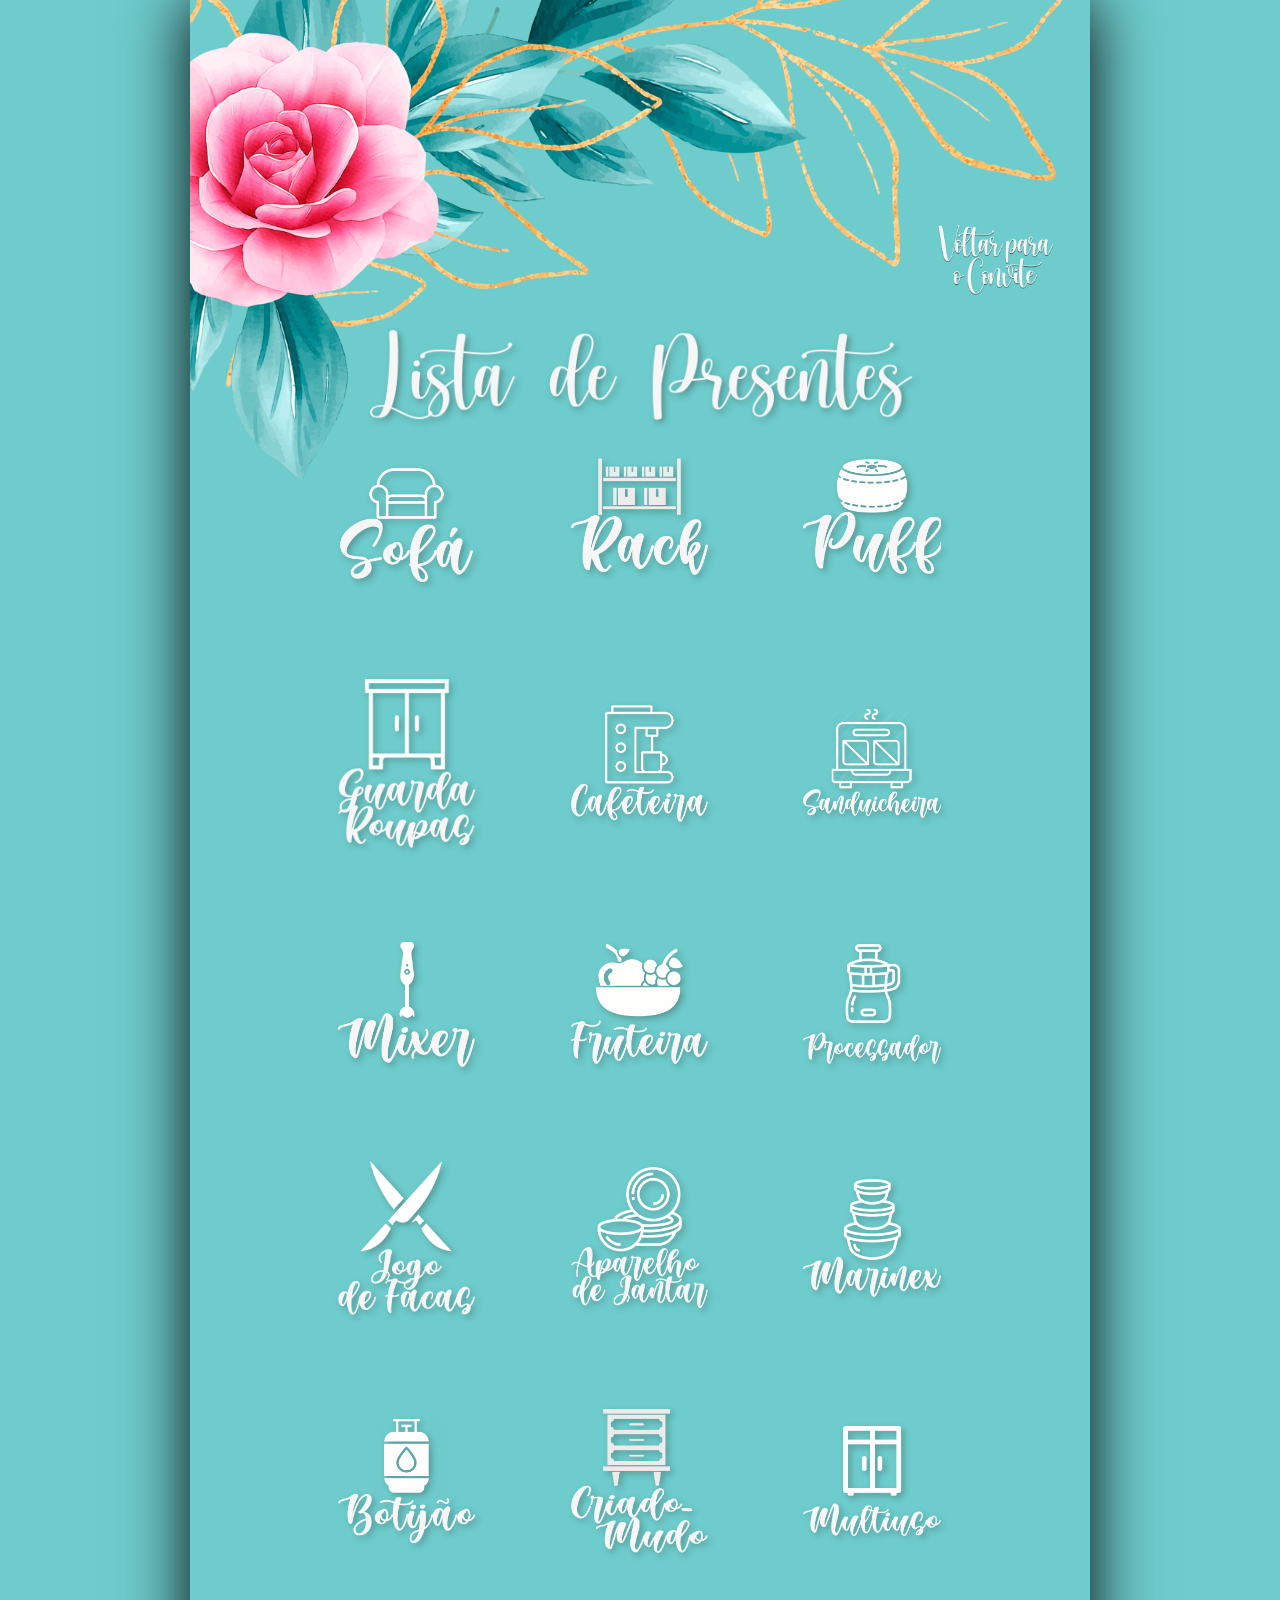
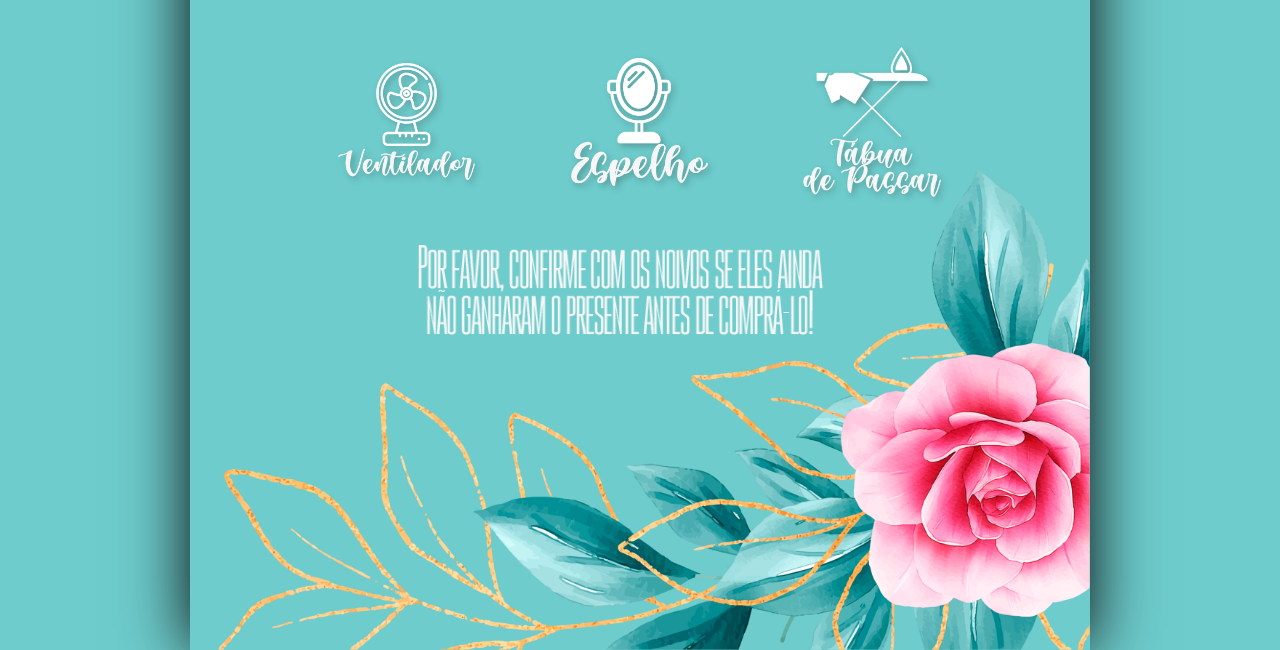
==== commit 942fa809: "Retirando da lista" ====
--- a/lista.html
+++ b/lista.html
@@ -35,7 +35,7 @@
                     <td> <a href="javascript: abrir('popup2');">  <img class="imlis" id="puff" src="./img/lista/puff.png">  </a> </td>
                 </tr>
                 <tr>
-                    <td> <a href="javascript: abrir('popup3');">  <img class="imlis" id="fritadeira" src="./img/lista/fritadeira.png">  </a> </td>
+                    <td> <a href="javascript: abrir('popup3');">  <img class="imlis" id="guardaroupa" src="./img/lista/guardaroupa.png">  </a> </td>
                     <td> <a href="javascript: abrir('popup4');">  <img class="imlis" id="cafeteira" src="./img/lista/cafeteira.png">  </a> </td>
                     <td> <a href="javascript: abrir('popup5');">  <img class="imlis" id="sandui" src="./img/lista/sandui.png">  </a> </td>
                 </tr>
@@ -45,12 +45,12 @@
                    <td> <a href="javascript: abrir('popup8');">  <img class="imlis" id="processador" src="./img/lista/procesador.png">  </a> </td>
                 </tr>
                 <tr>
-                   <td> <a href="javascript: abrir('popup9');">  <img class="imlis" id="faqueiro" src="./img/lista/Faqueiro.png">  </a> </td>
+                   <td> <a href="javascript: abrir('popup9');">  <img class="imlis" id="jogodeFacas" src="./img/lista/jogodeFacas.png">  </a></td>
                    <td> <a href="javascript: abrir('popup10');">  <img class="imlis" id="aparelhoJantar" src="./img/lista/aparelhoJantar.png">  </a> </td>
                    <td> <a href="javascript: abrir('popup11');">  <img class="imlis" id="marinex" src="./img/lista/MArinex.png">  </a> </td>
                 </tr>
                 <tr>
-                   <td> <a href="javascript: abrir('popup12');">  <img class="imlis" id="batedeira" src="./img/lista/batedeira.png">  </a> </td>
+                   <td> <a href="javascript: abrir('popup12');">  <img class="imlis" id="botijao" src="./img/lista/botijao.png">  </a> </td>
                    <td> <a href="javascript: abrir('popup13');">  <img class="imlis" id="criadoMudo" src="./img/lista/criadoMudo.png">  </a> </td>
                    <td> <a href="javascript: abrir('popup14');">  <img class="imlis" id="multiuso" src="./img/lista/Multiuso.png">  </a> </td>
                 </tr>
@@ -60,15 +60,11 @@
                    <td> <a href="javascript: abrir('popup17');">  <img class="imlis" id="tabua.png" src="./img/lista/tabua.png">  </a> </td>
                 </tr>
                 <tr>
-                   <td> <a href="javascript: abrir('popup18');">  <img class="imlis" id="botijao" src="./img/lista/botijao.png">  </a> </td>
-                   <td> <a href="javascript: abrir('popup19');">  <img class="imlis" id="jogodeFacas" src="./img/lista/jogodeFacas.png">  </a> </td>
-                   <td> <a href="javascript: abrir('popup20');">  <img class="imlis" id="mesa" src="./img/lista/mesa.png">  </a> </td>
-                </tr>
-                <tr>
-                    <td></td>
-                    <td> <a href="javascript: abrir('popup21');">  <img class="imlis" id="guardaroupa" src="./img/lista/guardaroupa.png">  </a> </td>
-                    <td></td>
-                 </tr>
+                   <td>  </td>
+                   <td>  </td>
+                   <td> </td>
+                </tr>
+
             </table>
 
             <img class="notas" id="aviso" src="./img/lista/aviso.png">
@@ -132,30 +128,15 @@
             </div>
 
 
-            <div id="popup18" class="popup">
-                <a href="#" target="Botijao"
-                onmouseover="window.status='Presentear';  return true;"
-                onmouseout="window.status='';  return true;">
-                <img class="impopup" id="presentear" src="./img/lista/Presentear.png">
-                </a>
-                <a href="https://api.whatsapp.com/send?phone=5514991137732&text=Ol%C3%A1%2C%20gostaria%20de%20saber%20se%20o%20item%20Botijao%20ainda%20est%C3%A1%20na%20sua%20lista%20de%20presentes." target="Sofa"
-                onmouseover="window.status='perguntar';  return true;"
-                onmouseout="window.status='';  return true;">
-                <img class="impopup" id="perguntar" src="./img/lista/Pergunteaosnoivos.png">
-                </a>
-                <a href="javascript: fechar('popup18');">
-                    <img id="xis" src="./img/lista/X.png">
-                </a>
-            </div>
 
 
             <div id="popup3" class="popup">
-                <a href="https://www.google.com/search?rlz=1C1GCEA_enBR849BR849&tbm=shop&sxsrf=ALeKk0222zpQCNkGBjWdid4AzMyiWJPQPg:1598056562503&q=fritadeira+eletrica+preta&tbs=vw:l,mr:1,root_cat:530391,pdtr0:940325%7C940327,cat:738,pdtr1:710667%7C3988388!1080888!3366118!986373!4316542!1080895,new:1,init_ar:SgeyBAQI168g&sa=X&ved=0ahUKEwjhrPTNyK3rAhVlH7kGHTDKCtIQsysIgQQoAA&biw=1350&bih=647" target="FritadeiraEletrica"
-                onmouseover="window.status='Presentear';  return true;"
-                onmouseout="window.status='';  return true;">
-                <img class="impopup" id="presentear" src="./img/lista/Presentear.png">
-                </a>
-                <a href="https://api.whatsapp.com/send?phone=5514991137732&text=Ol%C3%A1%2C%20gostaria%20de%20saber%20se%20o%20item%20Fritadeira%20Eletrica%20ainda%20est%C3%A1%20na%20sua%20lista%20de%20presentes." target="Sofa"
+                <a href="https://www.google.com/search?rlz=1C1GCEA_enBR849BR849&biw=1366&bih=657&tbs=init_ar%3ASgeyBAQIiq0g&tbm=shop&sxsrf=ALeKk026RpuNkHREzxwL2F4naeq-wJcqFg%3A1598058368600&ei=gG9AX_KdJP2z5OUP8aijiAY&q=guarda+roupas+casal+espelho+com+p%C3%A9s&oq=guarda+roupas+casal+espelho+com+p%C3%A9s&gs_lcp=Cgtwcm9kdWN0cy1jYxADOgQIIxAnOgYIABAIEB5Q9I4BWM6hAWCepQFoAHAAeACAAaQBiAGlC5IBBDEuMTGYAQCgAQGqAQ9wcm9kdWN0cy1jYy13aXrAAQE&sclient=products-cc&ved=0ahUKEwjy3Y-rz63rAhX9GbkGHXHUCGEQ4dUDCAo&uact=5" target="GuardaRoupa"
+                onmouseover="window.status='Presentear';  return true;"
+                onmouseout="window.status='';  return true;">
+                <img class="impopup" id="presentear" src="./img/lista/Presentear.png">
+                </a>
+                <a href="https://api.whatsapp.com/send?phone=5514991137732&text=Ol%C3%A1%2C%20gostaria%20de%20saber%20se%20o%20item%20Guarda%20Roupas%20ainda%20est%C3%A1%20na%20sua%20lista%20de%20presentes." target="GuardaRoupa"
                 onmouseover="window.status='perguntar';  return true;"
                 onmouseout="window.status='';  return true;">
                 <img class="impopup" id="perguntar" src="./img/lista/Pergunteaosnoivos.png">
@@ -253,12 +234,12 @@
 
 
             <div id="popup9" class="popup">
-                <a href="https://www.google.com/search?rlz=1C1GCEA_enBR849BR849&biw=1350&bih=647&tbs=init_ar%3ASgeyBAQIiq0g&tbm=shop&sxsrf=ALeKk01P3OlgRrxxKxu6bPp7zqYjJyKpSQ%3A1598056972523&ei=DGpAX5ikH--e5OUPiZWYoA0&q=faqueiro&oq=Faq&gs_lcp=Cgtwcm9kdWN0cy1jYxADGAAyAggAMgIIADICCAAyAggAMgIIADICCAAyAggAMgIIADICCAAyAggAOgQIIxAnOgQIABBDULisAViItAFg-cABaABwAHgAgAF7iAHOApIBAzAuM5gBAKABAaoBD3Byb2R1Y3RzLWNjLXdpesABAQ&sclient=products-cc" target="Faqueiro"
-                onmouseover="window.status='Presentear';  return true;"
-                onmouseout="window.status='';  return true;">
-                <img class="impopup" id="presentear" src="./img/lista/Presentear.png">
-                </a>
-                <a href="https://api.whatsapp.com/send?phone=5514991137732&text=Ol%C3%A1%2C%20gostaria%20de%20saber%20se%20o%20item%20Faqueiro%20ainda%20est%C3%A1%20na%20sua%20lista%20de%20presentes." target="Sofa"
+                <a href="https://www.google.com/search?rlz=1C1GCEA_enBR849BR849&biw=1366&bih=657&tbs=init_ar%3ASgeyBAQIiq0g&tbm=shop&sxsrf=ALeKk01AqnLMtgopJ_KFE7nJb-GmD0m4LQ%3A1598058056847&ei=SG5AX-acM-ek5OUP77CUsA8&q=jogo+de+facas+preto&oq=jogo+de+facas+preto&gs_lcp=Cgtwcm9kdWN0cy1jYxADMgQIABAeMgQIABAeMgYIABAIEB4yBggAEAgQHjIGCAAQCBAeMgYIABAIEB4yBggAEAgQHjoECCMQJzoCCAA6BAgAEBhQ7h5YmzRgwjZoAHAAeACAAbkBiAGlB5IBAzAuN5gBAKABAaoBD3Byb2R1Y3RzLWNjLXdpesABAQ&sclient=products-cc&ved=0ahUKEwjm4LuWzq3rAhVnErkGHW8YBfYQ4dUDCAo&uact=5Jogo" target="JogoDeFacas"
+                onmouseover="window.status='Presentear';  return true;"
+                onmouseout="window.status='';  return true;">
+                <img class="impopup" id="presentear" src="./img/lista/Presentear.png">
+                </a>
+                <a href="https://api.whatsapp.com/send?phone=5514991137732&text=Ol%C3%A1%2C%20gostaria%20de%20saber%20se%20o%20item%20Jogo%20De%20Facas%20ainda%20est%C3%A1%20na%20sua%20lista%20de%20presentes." target="Sofa"
                 onmouseover="window.status='perguntar';  return true;"
                 onmouseout="window.status='';  return true;">
                 <img class="impopup" id="perguntar" src="./img/lista/Pergunteaosnoivos.png">
@@ -285,24 +266,6 @@
                 </a>
             </div>
 
-
-            <div id="popup19" class="popup">
-                <a href="https://www.google.com/search?rlz=1C1GCEA_enBR849BR849&biw=1366&bih=657&tbs=init_ar%3ASgeyBAQIiq0g&tbm=shop&sxsrf=ALeKk01AqnLMtgopJ_KFE7nJb-GmD0m4LQ%3A1598058056847&ei=SG5AX-acM-ek5OUP77CUsA8&q=jogo+de+facas+preto&oq=jogo+de+facas+preto&gs_lcp=Cgtwcm9kdWN0cy1jYxADMgQIABAeMgQIABAeMgYIABAIEB4yBggAEAgQHjIGCAAQCBAeMgYIABAIEB4yBggAEAgQHjoECCMQJzoCCAA6BAgAEBhQ7h5YmzRgwjZoAHAAeACAAbkBiAGlB5IBAzAuN5gBAKABAaoBD3Byb2R1Y3RzLWNjLXdpesABAQ&sclient=products-cc&ved=0ahUKEwjm4LuWzq3rAhVnErkGHW8YBfYQ4dUDCAo&uact=5Jogo" target="JogoDeFacas"
-                onmouseover="window.status='Presentear';  return true;"
-                onmouseout="window.status='';  return true;">
-                <img class="impopup" id="presentear" src="./img/lista/Presentear.png">
-                </a>
-                <a href="https://api.whatsapp.com/send?phone=5514991137732&text=Ol%C3%A1%2C%20gostaria%20de%20saber%20se%20o%20item%20Jogo%20De%20Facas%20ainda%20est%C3%A1%20na%20sua%20lista%20de%20presentes." target="Sofa"
-                onmouseover="window.status='perguntar';  return true;"
-                onmouseout="window.status='';  return true;">
-                <img class="impopup" id="perguntar" src="./img/lista/Pergunteaosnoivos.png">
-                </a>
-                <a href="javascript: fechar('popup19');">
-                    <img id="xis" src="./img/lista/X.png">
-                </a>
-            </div>
-
-
             <div id="popup11" class="popup">
                 <a href="https://www.google.com/search?rlz=1C1GCEA_enBR849BR849&tbm=shop&sxsrf=ALeKk034_LrCz8qZz1uiJTB8zEni7OzBrA:1598057325303&q=marinex+com+tampa&tbs=vw:l,mr:1,new:1,init_ar:SgeyBAQIiq0g&sa=X&ved=0ahUKEwiD6tG5y63rAhUzHLkGHfSaC44QsysIsAMoAA&biw=1350&bih=647" target="Marinex"
                 onmouseover="window.status='Presentear';  return true;"
@@ -321,12 +284,12 @@
 
 
             <div id="popup12" class="popup">
-                <a href="https://www.google.com/search?rlz=1C1GCEA_enBR849BR849&tbm=shop&sxsrf=ALeKk02jxjpLhjukzrp1olouGSYAVJL6wQ:1598057502890&q=Batedeira+Planetaria+rosa&tbs=vw:l,mr:1,new:1,cat:505666,pdtr0:982602%7C982888!1057829!982890!2149484!1722052!1057843,init_ar:SgeyBAQIiq0g&sa=X&ved=0ahUKEwiq86iOzK3rAhXSI7kGHTV0AUoQsysIwgMoBg&biw=1350&bih=647" target="BatedeiraPlanetaria"
-                onmouseover="window.status='Presentear';  return true;"
-                onmouseout="window.status='';  return true;">
-                <img class="impopup" id="presentear" src="./img/lista/Presentear.png">
-                </a>
-                <a href="https://api.whatsapp.com/send?phone=5514991137732&text=Ol%C3%A1%2C%20gostaria%20de%20saber%20se%20o%20item%20Batedeira%20Planetaria%20ainda%20est%C3%A1%20na%20sua%20lista%20de%20presentes." target="Sofa"
+                <a href="https://www.google.com/search?biw=1920&bih=1007&tbm=shop&sxsrf=ALeKk00R64dJOvjbqzneKrtjpcQlII1CDg%3A1598678333198&ei=PeVJX_fJC6im5OUP6amBuAk&q=botij%C3%A3o+de+g%C3%A1s&oq=botij%C3%A3o+de+g%C3%A1s&gs_lcp=[base64]&sclient=products-cc&ved=0ahUKEwi33KPx1L_rAhUoE7kGHelUAJcQ4dUDCAs&uact=5" target="Botijao"
+                onmouseover="window.status='Presentear';  return true;"
+                onmouseout="window.status='';  return true;">
+                <img class="impopup" id="presentear" src="./img/lista/Presentear.png">
+                </a>
+                <a href="https://api.whatsapp.com/send?phone=5514991137732&text=Ol%C3%A1%2C%20gostaria%20de%20saber%20se%20o%20item%20Botijao%20ainda%20est%C3%A1%20na%20sua%20lista%20de%20presentes." target="Botijao"
                 onmouseover="window.status='perguntar';  return true;"
                 onmouseout="window.status='';  return true;">
                 <img class="impopup" id="perguntar" src="./img/lista/Pergunteaosnoivos.png">
@@ -420,38 +383,6 @@
                     <img id="xis" src="./img/lista/X.png">
                 </a>
             </div>
-
-
-            <div id="popup20" class="popup">
-                <a href="https://www.google.com/search?rlz=1C1GCEA_enBR849BR849&tbs=init_ar:SgeyBAQIiq0g&tbm=shop&sxsrf=ALeKk02qYUU6HNmQyCFitLb83NVanFT2gQ:1598058158128&q=mesa+de+jantar+4+lugares+preta&spell=1&sa=X&ved=0ahUKEwiH0uHGzq3rAhWfF7kGHT3VBpMQBQijBSgA&biw=1366&bih=657" target="MesaComCadeiras"
-                onmouseover="window.status='Presentear';  return true;"
-                onmouseout="window.status='';  return true;">
-                <img class="impopup" id="presentear" src="./img/lista/Presentear.png">
-                </a>
-                <a href="https://api.whatsapp.com/send?phone=5514991137732&text=Ol%C3%A1%2C%20gostaria%20de%20saber%20se%20o%20item%20Mesa%20Com%20Cadeiras%20ainda%20est%C3%A1%20na%20sua%20lista%20de%20presentes." target="Sofa"
-                onmouseover="window.status='perguntar';  return true;"
-                onmouseout="window.status='';  return true;">
-                <img class="impopup" id="perguntar" src="./img/lista/Pergunteaosnoivos.png">
-                </a>
-                <a href="javascript: fechar('popup20');">
-                    <img id="xis" src="./img/lista/X.png">
-                </a>
-            </div>
-            <div id="popup21" class="popup">
-                <a href="https://www.google.com/search?rlz=1C1GCEA_enBR849BR849&biw=1366&bih=657&tbs=init_ar%3ASgeyBAQIiq0g&tbm=shop&sxsrf=ALeKk026RpuNkHREzxwL2F4naeq-wJcqFg%3A1598058368600&ei=gG9AX_KdJP2z5OUP8aijiAY&q=guarda+roupas+casal+espelho+com+p%C3%A9s&oq=guarda+roupas+casal+espelho+com+p%C3%A9s&gs_lcp=Cgtwcm9kdWN0cy1jYxADOgQIIxAnOgYIABAIEB5Q9I4BWM6hAWCepQFoAHAAeACAAaQBiAGlC5IBBDEuMTGYAQCgAQGqAQ9wcm9kdWN0cy1jYy13aXrAAQE&sclient=products-cc&ved=0ahUKEwjy3Y-rz63rAhX9GbkGHXHUCGEQ4dUDCAo&uact=5" target="GuardaRoupa"
-                onmouseover="window.status='Presentear';  return true;"
-                onmouseout="window.status='';  return true;">
-                <img class="impopup" id="presentear" src="./img/lista/Presentear.png">
-                </a>
-                <a href="https://api.whatsapp.com/send?phone=5514991137732&text=Ol%C3%A1%2C%20gostaria%20de%20saber%20se%20o%20item%20Guarda%20Roupas%20ainda%20est%C3%A1%20na%20sua%20lista%20de%20presentes." target="Sofa"
-                onmouseover="window.status='perguntar';  return true;"
-                onmouseout="window.status='';  return true;">
-                <img class="impopup" id="perguntar" src="./img/lista/Pergunteaosnoivos.png">
-                </a>
-                <a href="javascript: fechar('popup21');">
-                    <img id="xis" src="./img/lista/X.png">
-                </a>
-            </div>
     </div>
 
         
--- a/css/main.css
+++ b/css/main.css
@@ -55,7 +55,7 @@
 #nomes {
     opacity: 0;
     animation-name: bounceIn;
-    animation-duration: 450ms;
+    animation-duration: 950ms;
     animation-timing-function: linear;
     animation-fill-mode: forwards;
 }
--- a/css/lista.css
+++ b/css/lista.css
@@ -93,7 +93,7 @@
 }
 @media screen and (min-width:10px){
     #itens {
-        height: 1750px;
+        height: 1370px;
     }
     #tabela {
         width: 350px;
@@ -143,7 +143,7 @@
 }
 @media screen and (min-width:500px){
     #itens {
-        height: 2070px;
+        height: 1630px;
     }
     #tabela {
         width: 450px;
@@ -174,7 +174,7 @@
 }
 @media screen and (min-width:768px){
     #itens {
-        height: 2600px;
+        height: 2100px;
     }
     #tabela {
         width: 650px;
@@ -199,13 +199,13 @@
         width: auto;
         height: 80px;
         position: relative;
-        top: 85%;
+        top: 83%;
         right: 31.5%;
     }
 }
 @media screen and (min-width:1080px){
     #itens {
-        height: 2800px;
+        height: 2250px;
     }
     #tabela {
         width: 700px;
@@ -228,7 +228,7 @@
         width: auto;
         height: 90px;
         position: relative;
-        top: 83%;
+        top: 82%;
         right: 35%;
     }
 }
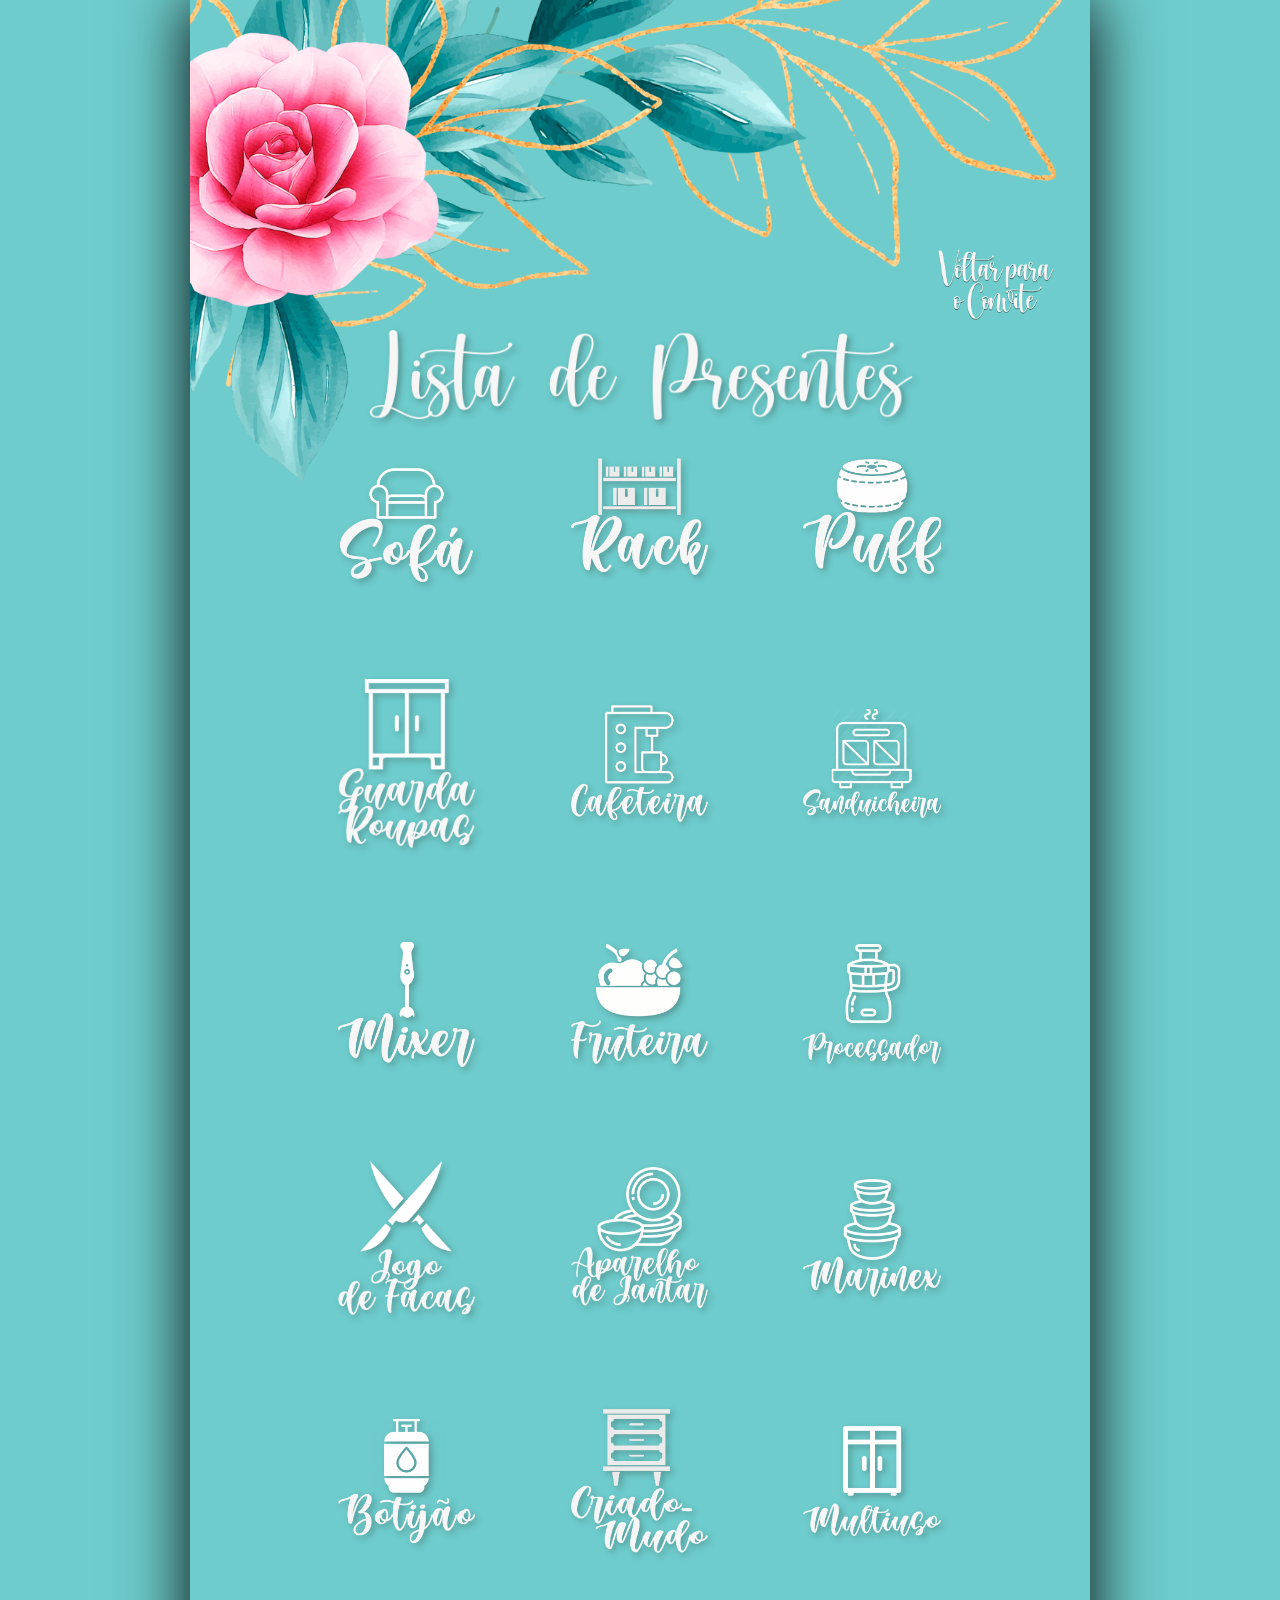
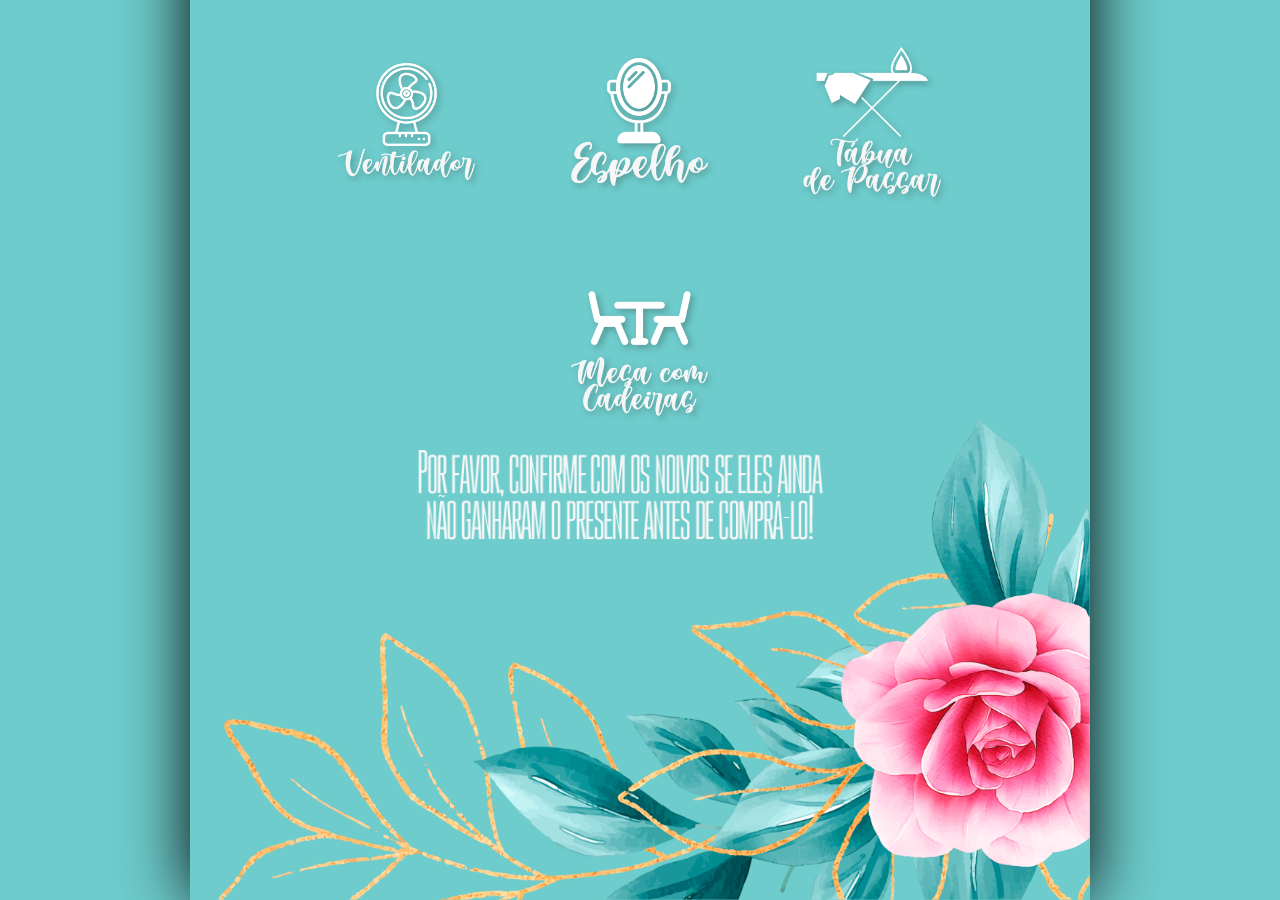
==== commit 612d9d26: "Add Mesa" ====
--- a/lista.html
+++ b/lista.html
@@ -61,7 +61,7 @@
                 </tr>
                 <tr>
                    <td>  </td>
-                   <td>  </td>
+                   <td> <a href="javascript: abrir('popup18');">  <img class="imlis" id="mesa" src="./img/lista/mesa.png">  </a> </td>
                    <td> </td>
                 </tr>
 
@@ -383,6 +383,21 @@
                     <img id="xis" src="./img/lista/X.png">
                 </a>
             </div>
+            <div id="popup18" class="popup">
+                <a href="https://www.google.com/search?rlz=1C1GCEA_enBR849BR849&tbs=init_ar:SgeyBAQIiq0g&tbm=shop&sxsrf=ALeKk02qYUU6HNmQyCFitLb83NVanFT2gQ:1598058158128&q=mesa+de+jantar+4+lugares+preta&spell=1&sa=X&ved=0ahUKEwiH0uHGzq3rAhWfF7kGHT3VBpMQBQijBSgA&biw=1366&bih=657" target="MesaComCadeiras"
+                onmouseover="window.status='Presentear';  return true;"
+                onmouseout="window.status='';  return true;">
+                <img class="impopup" id="presentear" src="./img/lista/Presentear.png">
+                </a>
+                <a href="https://api.whatsapp.com/send?phone=5514991137732&text=Ol%C3%A1%2C%20gostaria%20de%20saber%20se%20o%20item%20Mesa%20Com%20Cadeiras%20ainda%20est%C3%A1%20na%20sua%20lista%20de%20presentes." target="Sofa"
+                onmouseover="window.status='perguntar';  return true;"
+                onmouseout="window.status='';  return true;">
+                <img class="impopup" id="perguntar" src="./img/lista/Pergunteaosnoivos.png">
+                </a>
+                <a href="javascript: fechar('popup18');">
+                    <img id="xis" src="./img/lista/X.png">
+                </a>
+            </div>
     </div>
 
         
--- a/css/lista.css
+++ b/css/lista.css
@@ -93,7 +93,7 @@
 }
 @media screen and (min-width:10px){
     #itens {
-        height: 1370px;
+        height: 1550px;
     }
     #tabela {
         width: 350px;
@@ -143,7 +143,7 @@
 }
 @media screen and (min-width:500px){
     #itens {
-        height: 1630px;
+        height: 1850px;
     }
     #tabela {
         width: 450px;
@@ -174,7 +174,7 @@
 }
 @media screen and (min-width:768px){
     #itens {
-        height: 2100px;
+        height: 2350px;
     }
     #tabela {
         width: 650px;
@@ -205,7 +205,7 @@
 }
 @media screen and (min-width:1080px){
     #itens {
-        height: 2250px;
+        height: 2500px;
     }
     #tabela {
         width: 700px;
